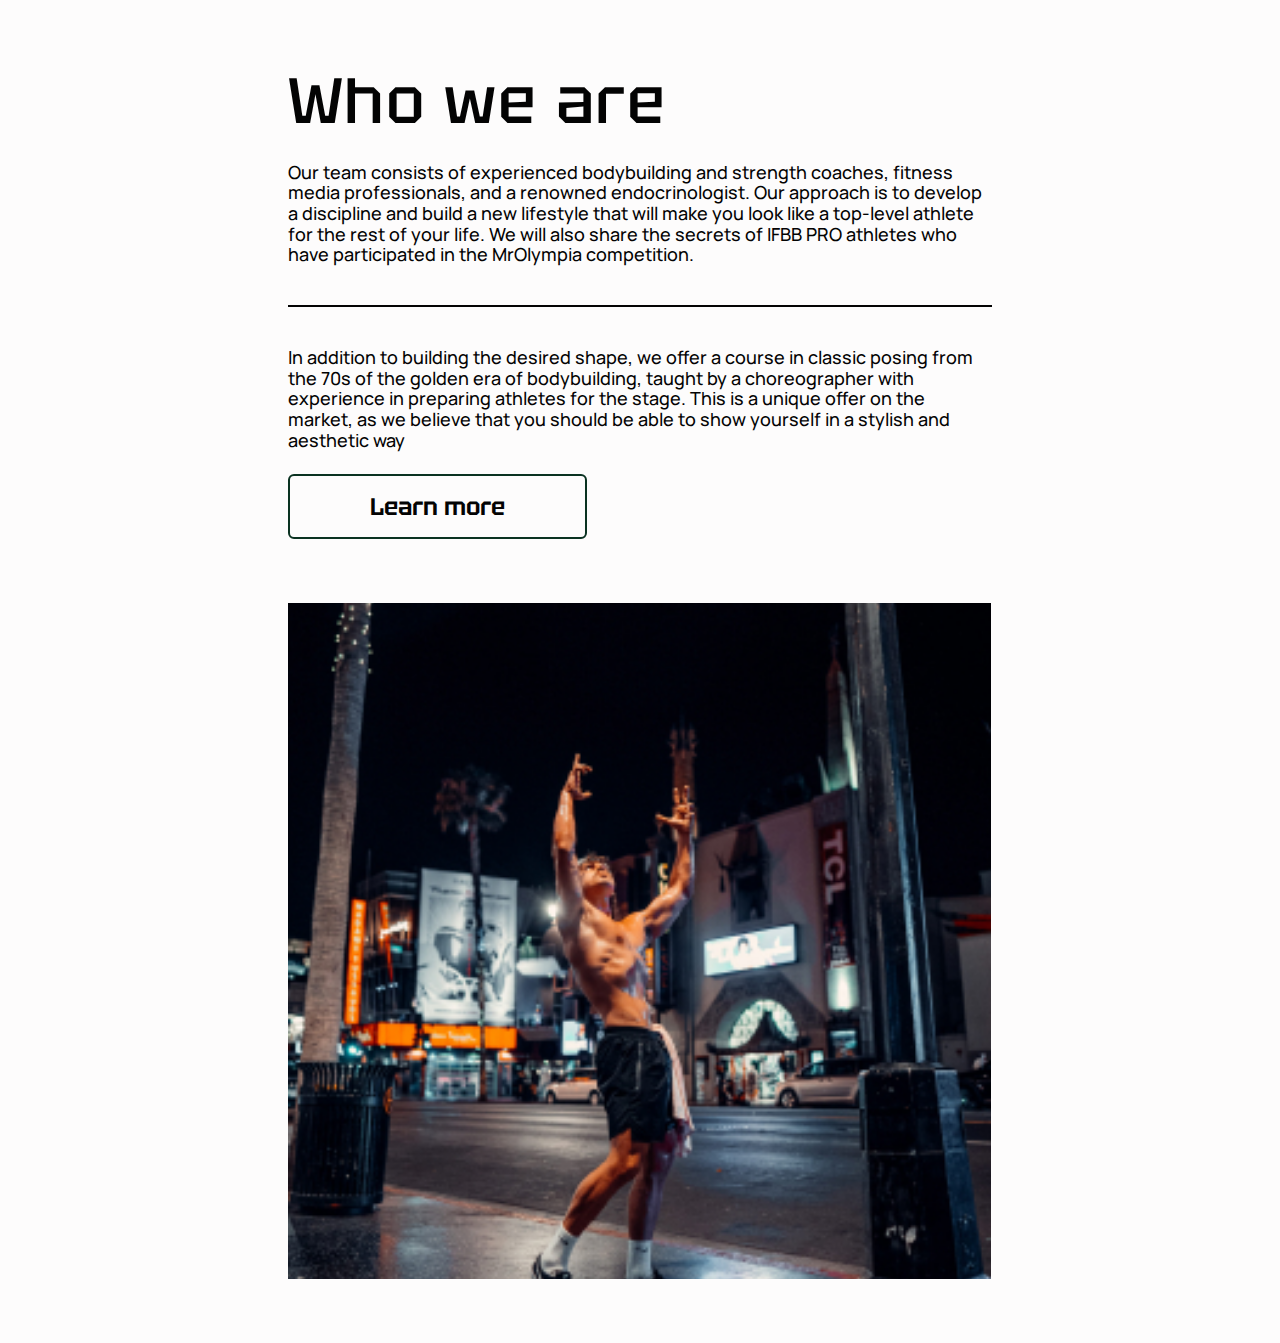
==== app/index.html @ 69457cfc "add" ====
<!doctype html>
<html lang="en">
<head>
    <meta charset="UTF-8">
    <meta name="viewport"
          content="width=device-width, user-scalable=no, initial-scale=1.0, maximum-scale=1.0, minimum-scale=1.0">
    <meta http-equiv="X-UA-Compatible" content="ie=edge">
    <title>Клас</title>
    <link rel="preconnect" href="https://fonts.googleapis.com">
    <link rel="preconnect" href="https://fonts.gstatic.com" crossorigin>
    <link href="https://fonts.googleapis.com/css2?family=Tektur:wght@400;500;600;700;800;900&display=swap"
          rel="stylesheet">
    <link href="https://fonts.googleapis.com/css2?family=Manrope:wght@200;300;400;500;600;700;800&display=swap"
          rel="stylesheet">

    <link rel="stylesheet" href="css/style.min.css">
</head>
<body class="body">
<header></header>
<main>
<!--    <section class="hero">-->
<!--        <div class="container">-->
<!--            <div class="hero-inner">-->
<!--                <div class="hero-inner__caption">Громадська організація</div>-->
<!--                <h1 class="hero-inner__title">«Всеукраїнська організація "Клас"»</h1>-->
<!--                <a class="hero-inner__btn button" href="">Підтримати нас</a>-->
<!--                <ul class="hero-inner__list">-->
<!--                    <li class="hero-inner__list-item hero-inner__list-item-1">-->
<!--                        <img src="images/hero-1.jpg" alt=""-->
<!--                             class="hero-inner__list-item-img">-->
<!--                    </li>-->
<!--                    <li class="hero-inner__list-item hero-inner__list-item-2">-->
<!--                        <img src="images/hero-2.jpg" alt=""-->
<!--                             class="hero-inner__list-item-img">-->
<!--                    </li>-->
<!--                    <li class="hero-inner__list-item hero-inner__list-item-3">-->
<!--                        <img src="images/hero-3.jpg" alt=""-->
<!--                             class="hero-inner__list-item-img hero-inner__list-item-img-3">-->
<!--                    </li>-->
<!--                    <li class="hero-inner__list-item hero-inner__list-item-4">-->
<!--                        <img src="images/hero-4.jpg" alt=""-->
<!--                             class="hero-inner__list-item-img">-->
<!--                    </li>-->
<!--                    <li class="hero-inner__list-item hero-inner__list-item-5">-->
<!--                        <img src="images/hero-5.jpg" alt=""-->
<!--                             class="hero-inner__list-item-img">-->
<!--                    </li>-->
<!--                </ul>-->

<!--                <ul class="hero-inner__list-benefits">-->
<!--                    <li class="hero-inner__list-benefits-item">-->
<!--                        <div class="hero-inner__list-benefits-item-num benefits-item-num-1">40</div>-->
<!--                        <span>виконаних проєктів</span></li>-->
<!--                    <li class="hero-inner__list-benefits-item">-->
<!--                        <div class="hero-inner__list-benefits-item-num benefits-item-num-2">8</div>-->
<!--                        <span>проєктів в роботі</span></li>-->
<!--                    <li class="hero-inner__list-benefits-item">-->
<!--                        <div class="hero-inner__list-benefits-item-num benefits-item-num-3">-->
<!--                            <svg class="hero-inner-benefits-icon" width="38px" height="34px">-->
<!--                                <use href="images/icons.svg#icon-infinity"></use>-->
<!--                            </svg>-->
<!--                        </div>-->
<!--                        <span>бажання допомагати </span></li>-->
<!--                </ul>-->
<!--                <p class="hero-inner__descr">Налагодимо порозуміння між дітьми та батьками, подаруємо кожній дитині-->
<!--                    гармонійне середовище</p>-->

<!--            </div>-->
<!--        </div>-->
<!--    </section>-->
    <section class="about-us">
        <div class="container">
            <div class="about-us-inner">
                <div class="about-us-inner__content">
                    <h2 class="about-us-inner__title title">Who we are</h2>
                    <p class="about-us-inner__descr about-us-inner__descr-1">
                        Our team consists of experienced bodybuilding and strength coaches, fitness media professionals,
                        and
                        a renowned endocrinologist. Our approach is to develop a discipline and build a new lifestyle
                        that
                        will make you look like a top-level athlete for the rest of your life. We will also share the
                        secrets of IFBB PRO athletes who have participated in the MrOlympia competition.
                    </p>
                    <p class="about-us-inner__descr about-us-inner__descr-2">
                        In addition to building the desired shape, we offer a course in classic posing from the 70s of
                        the
                        golden era of bodybuilding, taught by a choreographer with experience in preparing athletes for
                        the
                        stage. This is a unique offer on the market, as we believe that you should be able to show
                        yourself
                        in a stylish and aesthetic way </p>
                    <a href="" class="about-us-inner__btn">
                        Learn more
                    </a>
                </div>
                <img src="images/about-us-img.jpg" alt="" class="about-us-inner__img">

            </div>
        </div>
    </section>
    <!--    <section class="directions-work">-->
    <!--        <div class="container">-->
    <!--            <div class="directions-work-inner">-->
    <!--                <h2 class="directions-work-inner__title">Напрямки роботи</h2>-->
    <!--                <div class="directions-work-inner__list ">-->
    <!--                    <div class="directions-work-inner__list-item">-->
    <!--                        <div class="directions-work-inner-title">-->
    <!--                            <svg class="directions-work-inner-icon" width="8px" height="56px">-->
    <!--                                <use class="directions-work-inner-icon-use" href="images/icons.svg#icon-line-1"></use>-->
    <!--                            </svg>-->
    <!--                            <h3 class="directions-work-inner__list-item-title">-->
    <!--                                Заходи для дітей та молоді-->
    <!--                            </h3>-->
    <!--                        </div>-->
    <!--                        <p class="directions-work-inner__list-item-descr">-->
    <!--                            Створення сприятливого середовища для навчання та розвитку, надання педагогічної,-->
    <!--                            психологічної та соціальної підтримки <br>-->
    <!--                            <br>-->
    <!--                            Розвиток життєвих та соціальних навичок, а також вмінь встановлювати здорові відносини і-->
    <!--                            мирно вирішувати конфлікти <br>-->
    <!--                            <br>-->
    <!--                            Заохочення активного, безпечного і здорового способу життя <br>-->
    <!--                            <br>-->
    <!--                            Сприяння включенню та інтеграція дітей та підлітків у соціум-->
    <!--                        </p>-->

    <!--                    </div>-->
    <!--                    <div class="directions-work-inner__list-column">-->
    <!--                        <div class="directions-work-inner__list-item">-->
    <!--                            <div class="directions-work-inner-title">-->
    <!--                                <svg class="directions-work-inner-icon" width="8px" height="56px">-->
    <!--                                    <use class="directions-work-inner-icon-use"-->
    <!--                                         href="images/icons.svg#icon-line-2"></use>-->
    <!--                                </svg>-->
    <!--                                <h3 class="directions-work-inner__list-item-title">-->
    <!--                                    Заходи для сімей-->
    <!--                                </h3>-->
    <!--                            </div>-->
    <!--                            <p class="directions-work-inner__list-item-descr">-->
    <!--                                Зміцнення компетенцій сімей<br>-->
    <!--                                <br>-->
    <!--                                Сприяння навчанню сімей і здатності до виховання дітей-->
    <!--                            </p>-->
    <!--                        </div>-->
    <!--                        <div class="directions-work-inner__list-item">-->
    <!--                            <div class="directions-work-inner-title">-->
    <!--                                <svg class="directions-work-inner-icon" width="8px" height="56px">-->
    <!--                                    <use class="directions-work-inner-icon-use"-->
    <!--                                         href="images/icons.svg#icon-line-3"></use>-->
    <!--                                </svg>-->
    <!--                                <h3 class="directions-work-inner__list-item-title">-->
    <!--                                    Підвищення нашої якості роботи-->
    <!--                                </h3>-->
    <!--                            </div>-->
    <!--                            <p class="directions-work-inner__list-item-descr">-->
    <!--                                Професійний розвиток співробітників<br>-->
    <!--                                <br>-->
    <!--                                Створення середовища для розкриття потенціалу глобальності і позитивності мислення-->
    <!--                            </p>-->
    <!--                        </div>-->
    <!--                    </div>-->
    <!--                </div>-->
    <!--            </div>-->
    <!--        </div>-->
    <!--    </section>-->
    <!--    <section class="news">-->
    <!--        <div class="container">-->
    <!--            <div class="news__inner">-->
    <!--                <h2 class="news__inner-title">Новини <a href=""-->
    <!--                                                        class="news__inner-btn-top about-us-inner__btn news__inner-item-bottom-btn">-->
    <!--                    Усі новини-->
    <!--                    <svg class="about-us-inner-icon" width="24px" height="24px">-->
    <!--                        <use class="about-us-inner-icon-use" href="images/icons.svg#icon-arrow_down"></use>-->
    <!--                    </svg>-->
    <!--                </a></h2>-->
    <!--                <ul class="news__inner-list">-->
    <!--                    <li class="news__inner-list-item">-->
    <!--                        <img class="news__inner-list-item-img" src="images/news-img-1.jpg" alt="">-->
    <!--                        <div class="news__inner-item-bottom">-->
    <!--                            <div class="news__inner-item-bottom-date">24.06.23</div>-->
    <!--                            <a href="" class="about-us-inner__btn news__inner-item-bottom-btn">-->
    <!--                                Читати більше-->
    <!--                                <svg class="about-us-inner-icon" width="24px" height="24px">-->
    <!--                                    <use class="about-us-inner-icon-use" href="images/icons.svg#icon-arrow_down"></use>-->
    <!--                                </svg>-->
    <!--                            </a>-->
    <!--                        </div>-->

    <!--                        <h3 class="news__inner-list-item-title">Ігротека для дітей з інвалідністю та робота з-->
    <!--                            батьками</h3>-->
    <!--                        <p class="news__inner-list-item-descr">Від початку повномасштабного вторгнення компанія “Имя”-->
    <!--                            надала допомогу на суму... </p>-->


    <!--                    </li>-->
    <!--                    <li class="news__inner-list-item">-->
    <!--                        <img class="news__inner-list-item-img" src="images/news-img-2.jpg" alt="">-->
    <!--                        <h3 class="news__inner-list-item-title">Розпочався курс «Батьківство в радість»</h3>-->
    <!--                        <p class="news__inner-list-item-descr">14 червня в Пирятинській громаді відбулося перше заняття-->
    <!--                            тренінгового курсу для набуття батьківських навичок "Батьківство в радість".</p>-->

    <!--                        <div class="news__inner-item-bottom">-->
    <!--                            <div class="news__inner-item-bottom-date">15.06.23</div>-->
    <!--                            <a href="" class="about-us-inner__btn news__inner-item-bottom-btn">-->
    <!--                                Читати більше-->
    <!--                                <svg class="about-us-inner-icon" width="24px" height="24px">-->
    <!--                                    <use class="about-us-inner-icon-use" href="images/icons.svg#icon-arrow_down"></use>-->
    <!--                                </svg>-->
    <!--                            </a>-->
    <!--                        </div>-->
    <!--                    </li>-->
    <!--                    <li class="news__inner-list-item">-->
    <!--                        <img class="news__inner-list-item-img" src="images/news-img-3.jpg" alt="">-->
    <!--                        <h3 class="news__inner-list-item-title">ЛІТО - пора канікул, відпочинку, радості, позитивних-->
    <!--                            емоцій!</h3>-->
    <!--                        <p class="news__inner-list-item-descr">Працювали для дітей та з дітьми сьогодні працівники, які-->
    <!--                            провели заняття з елементами TEAM UP. У відповідь учні Пирятинського ліцею №2 та діти-->
    <!--                            Вишневецької школи осяяли своїми усмішками цей похмурий день.</p>-->

    <!--                        <div class="news__inner-item-bottom">-->
    <!--                            <div class="news__inner-item-bottom-date">12.06.23</div>-->
    <!--                            <a href="" class="about-us-inner__btn news__inner-item-bottom-btn">-->
    <!--                                Читати більше-->
    <!--                                <svg class="about-us-inner-icon" width="24px" height="24px">-->
    <!--                                    <use class="about-us-inner-icon-use" href="images/icons.svg#icon-arrow_down"></use>-->
    <!--                                </svg>-->
    <!--                            </a>-->
    <!--                        </div>-->
    <!--                    </li>-->
    <!--                </ul>-->
    <!--                <a href="" class="news__inner-btn button">Усі новини</a>-->
    <!--            </div>-->
    <!--        </div>-->
    <!--    </section>-->
    <!--    <section class="our-partners">-->
    <!--        <div class="container">-->
    <!--            <div class="our-partners__inner">-->
    <!--                <h2 class="our-partners__inner-title">Наші партнери</h2>-->
    <!--                <ul class="our-partners__inner-list scrolling-list">-->
    <!--                    <li class="our-partners__inner-list-item">-->
    <!--                        <img src="images/our-partners-1.png" alt="" class="our-partners__inner-list-item-img">-->
    <!--                    </li>-->
    <!--                    <li class="our-partners__inner-list-item">-->
    <!--                        <img src="images/our-partners-2.jpg" alt="" class="our-partners__inner-list-item-img">-->
    <!--                    </li>-->
    <!--                    <li class="our-partners__inner-list-item">-->
    <!--                        <img src="images/our-partners-3.jpg" alt="" class="our-partners__inner-list-item-img">-->
    <!--                    </li>-->
    <!--                    <li class="our-partners__inner-list-item">-->
    <!--                        <img src="images/our-partners-4.svg" alt="" class="our-partners__inner-list-item-img">-->
    <!--                    </li>-->
    <!--                    <li class="our-partners__inner-list-item">-->
    <!--                        <img src="images/our-partners-5.svg" alt="" class="our-partners__inner-list-item-img">-->
    <!--                    </li>-->

    <!--                </ul>-->
    <!--            </div>-->
    <!--        </div>-->
    <!--    </section>-->
    <!--    <section class="about-partnerships">-->
    <!--        <div class="container">-->
    <!--            <div class="about-partnerships__inner">-->
    <!--                <h2 class="about-partnerships__inner-title">Про важливість партнерства</h2>-->
    <!--                <div class="about-partnerships__inner-wrap">-->
    <!--                    <img src="images/about-partnerships-img.jpg" alt="" class="about-partnerships__inner-img">-->
    <!--                    <div>-->
    <!--                        <p class="about-partnerships__inner-descr">Стати нашим партнером - це не тільки високоякісна-->
    <!--                            благодійна ініціатива, але й шлях до справжньої зміни у житті дітей та молоді, які-->
    <!--                            стикаються з-->
    <!--                            труднощами. Ваша підтримка допоможе нам забезпечити дітей з малозабезпечених сімей-->
    <!--                            необхідними-->
    <!--                            навчальними матеріалами, канцелярськими товарами та екіпіруванням, що стане кроком до-->
    <!--                            забезпечення рівних можливостей для їх освіти.<br>-->
    <!--                            <br>-->
    <!--                            Організація також зосереджується на підтримці дітей з особливими потребами, надаючи їм-->
    <!--                            необхідні-->
    <!--                            ресурси та підтримку для їх навчання та саморозвитку. Ваш внесок допоможе нам забезпечити-->
    <!--                            доступ-->
    <!--                            до спеціальних навчальних програм, технологій та медичного обладнання, що значно полегшить-->
    <!--                            їхню-->
    <!--                            освітню траєкторію та розвиток.<br>-->
    <!--                            <br>-->
    <!--                            Разом ми зможемо змінити майбутнє дітей та молоді, відкриваючи перед ними нові можливості та-->
    <!--                            надаючи підтримку в їхньому освітньому шляху.</p>-->
    <!--                        <a class="about-partnerships__inner-btn button" href="">Стати партнером</a></div>-->
    <!--                </div>-->
    <!--            </div>-->
    <!--        </div>-->
    <!--    </section>-->
    <!--    <section class="contacts">-->
    <!--        <div class="container">-->
    <!--            <div class="contacts__inner">-->
    <!--                <div class="container">-->
    <!--                    <div class="contacts__inner">-->
    <!--                        <div class="contacts__inner-right">-->
    <!--                            <h2 class="contacts__inner-title">Маєте питання?</h2>-->
    <!--                            <h4 class="contacts__inner-descr">Залишіть ваші контактні дані та ми з Вами зв’яжемося!</h4>-->
    <!--                            <form class="contacts-form">-->
    <!--                                <div class="contacts-form-wrap">-->
    <!--                                    <label class="contacts-form-label" for="contacts-name">Ім’я</label>-->
    <!--                                    <input type="text" name="name" placeholder="|Введіть Ім’я" required=""-->
    <!--                                           class="contacts-form-input" id="contacts-name">-->
    <!--                                </div>-->
    <!--                                <div class="contacts-form-wrap">-->
    <!--                                    <label class="contacts-form-label" for="contacts-tel">Телефон</label>-->
    <!--                                    <input type="tel" name="tel" placeholder="+380|" required=""-->
    <!--                                           class="contacts-form-input"-->
    <!--                                           id="contacts-tel">-->
    <!--                                </div>-->
    <!--                                <div class="contacts-form-wrap">-->
    <!--                                    <label class="contacts-form-label" for="contacts-email">E-mail</label>-->
    <!--                                    <input type="email" name="email" placeholder="|Введіть E-mail" required=""-->
    <!--                                           class="contacts-form-input" id="contacts-email">-->
    <!--                                </div>-->
    <!--                                <div class="contacts-form-wrap">-->
    <!--                                    <label for="textarea"> </label>-->
    <!--                                    <textarea id="textarea" class="contacts-form-textarea"-->
    <!--                                              placeholder="|Напишіть Ваше питання"></textarea>-->
    <!--                                </div>-->

    <!--                                <div class="contacts-form-privacy-policy">-->
    <!--                                    <label class="contacts-form-privacy-policy-label">-->
    <!--                                        <input type="checkbox" name="user-policy" class="contacts-form-checkbox">-->

    <!--                                        <span class="contacts-form-privacy-policy-icon"></span></label>-->
    <!--                                    Я згоден(на) з політикою конфіденційності-->
    <!--                                </div>-->
    <!--                                <button class="contacts-form-btn" type="submit">Відправити</button>-->
    <!--                            </form>-->
    <!--                        </div>-->
    <!--                        <div class="contacts__inner-left">-->
    <!--                            <h2 class="contacts__inner-title">Контакти </h2>-->
    <!--                            <h4 class="contacts__inner-descr">Громадська організація «Всеукраїнська організація-->
    <!--                                "Клас"»</h4>-->
    <!--                            <ul class="contacts__inner-list">-->
    <!--                                <li class="contacts__inner-list-item">-->
    <!--                                    <a href="" class="contacts__inner-list-item-link">-->
    <!--                                        <svg class="contacts__inner-list-item-link-icon" width="24px" height="24px">-->
    <!--                                            <use class="about-us-inner-icon-use"-->
    <!--                                                 href="images/icons.svg#icon-gmail"></use>-->
    <!--                                        </svg>-->
    <!--                                        govgoklas@gmail.com-->
    <!--                                    </a>-->
    <!--                                </li>-->
    <!--                                <li class="contacts__inner-list-item">-->
    <!--                                    <a href="" class="contacts__inner-list-item-link">-->
    <!--                                        <svg class="contacts__inner-list-item-link-icon" width="24px" height="24px">-->
    <!--                                            <use class="about-us-inner-icon-use"-->
    <!--                                                 href="images/icons.svg#icon-phone"></use>-->
    <!--                                        </svg>-->
    <!--                                        +38 066 596 82 47-->
    <!--                                    </a>-->
    <!--                                </li>-->
    <!--                                <li class="contacts__inner-list-item">-->
    <!--                                    <a href="" class="contacts__inner-list-item-link">-->
    <!--                                        <svg class="contacts__inner-list-item-link-icon" width="24px" height="24px">-->
    <!--                                            <use class="about-us-inner-icon-use"-->
    <!--                                                 href="images/icons.svg#icon-whatsapp"></use>-->
    <!--                                        </svg>-->
    <!--                                        +38 066 596 82 47-->
    <!--                                    </a>-->
    <!--                                </li>-->
    <!--                                <li class="contacts__inner-list-item">-->
    <!--                                    <a href="" class="contacts__inner-list-item-link">-->
    <!--                                        <svg class="contacts__inner-list-item-link-icon" width="24px" height="24px">-->
    <!--                                            <use class="about-us-inner-icon-use"-->
    <!--                                                 href="images/icons.svg#icon-facebook"></use>-->
    <!--                                        </svg>-->
    <!--                                        Facebook-->
    <!--                                    </a>-->
    <!--                                </li>-->
    <!--                                <li class="contacts__inner-list-item">-->
    <!--                                    <a href="" class="contacts__inner-list-item-link">-->
    <!--                                        <svg class="contacts__inner-list-item-link-icon" width="24px" height="24px">-->
    <!--                                            <use class="about-us-inner-icon-use"-->
    <!--                                                 href="images/icons.svg#icon-youtube"></use>-->
    <!--                                        </svg>-->
    <!--                                        YouTube-->
    <!--                                    </a>-->
    <!--                                </li>-->
    <!--                            </ul>-->
    <!--                        </div>-->
    <!--                    </div>-->
    <!--                </div>-->
    <!--            </div>-->
    <!--        </div>-->
    <!--    </section>-->
</main>
<footer></footer>
</body>
</html>
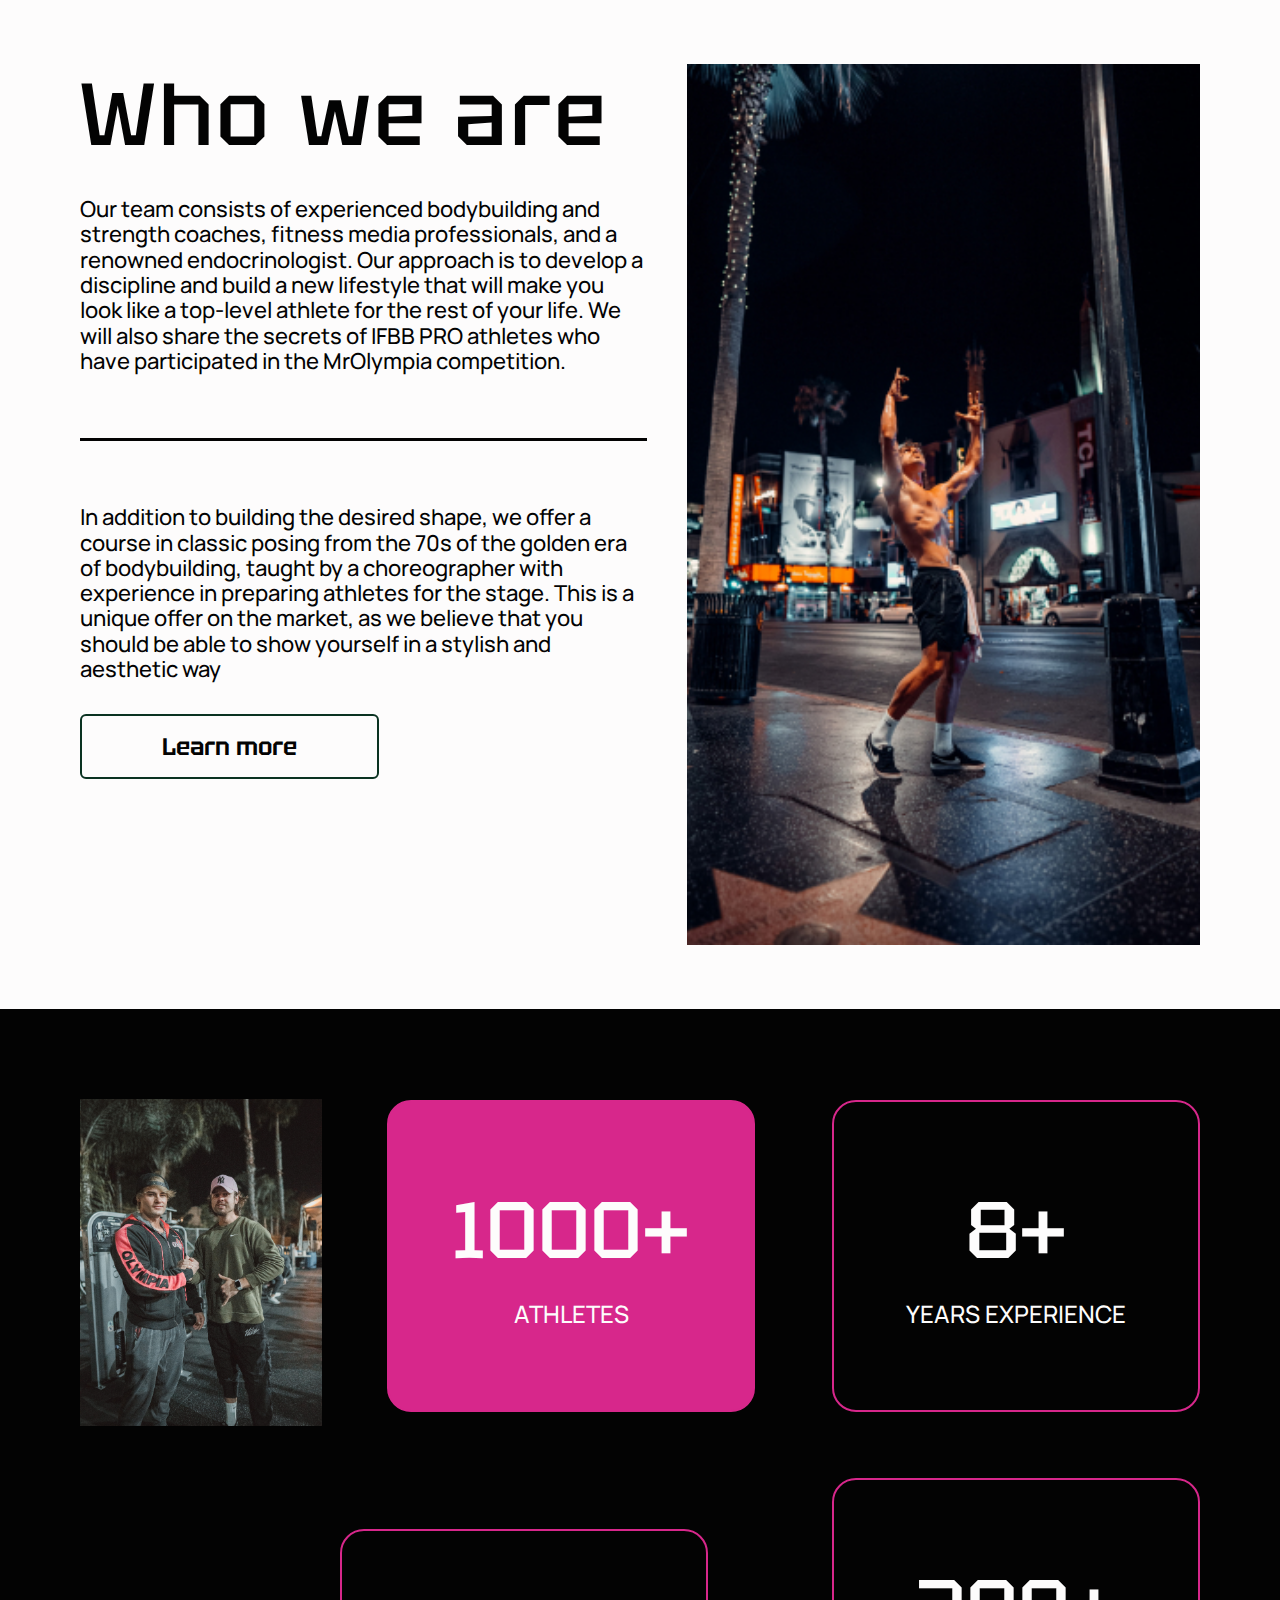
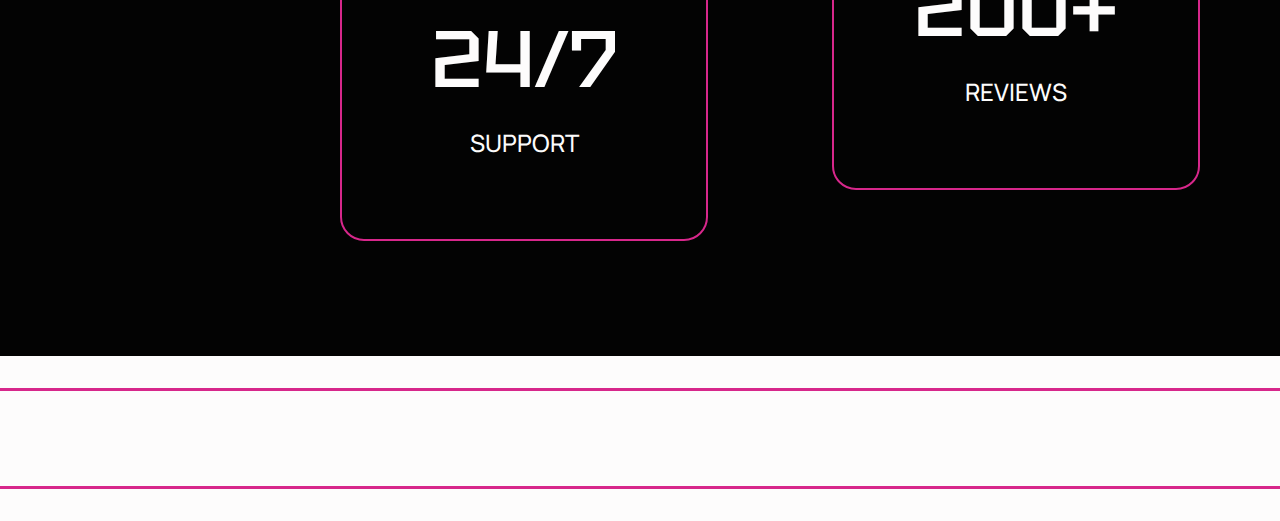
==== commit 2b105b98: "add" ====
--- a/app/index.html
+++ b/app/index.html
@@ -5,7 +5,7 @@
     <meta name="viewport"
           content="width=device-width, user-scalable=no, initial-scale=1.0, maximum-scale=1.0, minimum-scale=1.0">
     <meta http-equiv="X-UA-Compatible" content="ie=edge">
-    <title>Клас</title>
+    <title>Gust</title>
     <link rel="preconnect" href="https://fonts.googleapis.com">
     <link rel="preconnect" href="https://fonts.gstatic.com" crossorigin>
     <link href="https://fonts.googleapis.com/css2?family=Tektur:wght@400;500;600;700;800;900&display=swap"
@@ -18,56 +18,56 @@
 <body class="body">
 <header></header>
 <main>
-<!--    <section class="hero">-->
-<!--        <div class="container">-->
-<!--            <div class="hero-inner">-->
-<!--                <div class="hero-inner__caption">Громадська організація</div>-->
-<!--                <h1 class="hero-inner__title">«Всеукраїнська організація "Клас"»</h1>-->
-<!--                <a class="hero-inner__btn button" href="">Підтримати нас</a>-->
-<!--                <ul class="hero-inner__list">-->
-<!--                    <li class="hero-inner__list-item hero-inner__list-item-1">-->
-<!--                        <img src="images/hero-1.jpg" alt=""-->
-<!--                             class="hero-inner__list-item-img">-->
-<!--                    </li>-->
-<!--                    <li class="hero-inner__list-item hero-inner__list-item-2">-->
-<!--                        <img src="images/hero-2.jpg" alt=""-->
-<!--                             class="hero-inner__list-item-img">-->
-<!--                    </li>-->
-<!--                    <li class="hero-inner__list-item hero-inner__list-item-3">-->
-<!--                        <img src="images/hero-3.jpg" alt=""-->
-<!--                             class="hero-inner__list-item-img hero-inner__list-item-img-3">-->
-<!--                    </li>-->
-<!--                    <li class="hero-inner__list-item hero-inner__list-item-4">-->
-<!--                        <img src="images/hero-4.jpg" alt=""-->
-<!--                             class="hero-inner__list-item-img">-->
-<!--                    </li>-->
-<!--                    <li class="hero-inner__list-item hero-inner__list-item-5">-->
-<!--                        <img src="images/hero-5.jpg" alt=""-->
-<!--                             class="hero-inner__list-item-img">-->
-<!--                    </li>-->
-<!--                </ul>-->
-
-<!--                <ul class="hero-inner__list-benefits">-->
-<!--                    <li class="hero-inner__list-benefits-item">-->
-<!--                        <div class="hero-inner__list-benefits-item-num benefits-item-num-1">40</div>-->
-<!--                        <span>виконаних проєктів</span></li>-->
-<!--                    <li class="hero-inner__list-benefits-item">-->
-<!--                        <div class="hero-inner__list-benefits-item-num benefits-item-num-2">8</div>-->
-<!--                        <span>проєктів в роботі</span></li>-->
-<!--                    <li class="hero-inner__list-benefits-item">-->
-<!--                        <div class="hero-inner__list-benefits-item-num benefits-item-num-3">-->
-<!--                            <svg class="hero-inner-benefits-icon" width="38px" height="34px">-->
-<!--                                <use href="images/icons.svg#icon-infinity"></use>-->
-<!--                            </svg>-->
-<!--                        </div>-->
-<!--                        <span>бажання допомагати </span></li>-->
-<!--                </ul>-->
-<!--                <p class="hero-inner__descr">Налагодимо порозуміння між дітьми та батьками, подаруємо кожній дитині-->
-<!--                    гармонійне середовище</p>-->
-
-<!--            </div>-->
-<!--        </div>-->
-<!--    </section>-->
+    <!--    <section class="hero">-->
+    <!--        <div class="container">-->
+    <!--            <div class="hero-inner">-->
+    <!--                <div class="hero-inner__caption">Громадська організація</div>-->
+    <!--                <h1 class="hero-inner__title">«Всеукраїнська організація "Клас"»</h1>-->
+    <!--                <a class="hero-inner__btn button" href="">Підтримати нас</a>-->
+    <!--                <ul class="hero-inner__list">-->
+    <!--                    <li class="hero-inner__list-item hero-inner__list-item-1">-->
+    <!--                        <img src="images/hero-1.jpg" alt=""-->
+    <!--                             class="hero-inner__list-item-img">-->
+    <!--                    </li>-->
+    <!--                    <li class="hero-inner__list-item hero-inner__list-item-2">-->
+    <!--                        <img src="images/hero-2.jpg" alt=""-->
+    <!--                             class="hero-inner__list-item-img">-->
+    <!--                    </li>-->
+    <!--                    <li class="hero-inner__list-item hero-inner__list-item-3">-->
+    <!--                        <img src="images/hero-3.jpg" alt=""-->
+    <!--                             class="hero-inner__list-item-img hero-inner__list-item-img-3">-->
+    <!--                    </li>-->
+    <!--                    <li class="hero-inner__list-item hero-inner__list-item-4">-->
+    <!--                        <img src="images/hero-4.jpg" alt=""-->
+    <!--                             class="hero-inner__list-item-img">-->
+    <!--                    </li>-->
+    <!--                    <li class="hero-inner__list-item hero-inner__list-item-5">-->
+    <!--                        <img src="images/hero-5.jpg" alt=""-->
+    <!--                             class="hero-inner__list-item-img">-->
+    <!--                    </li>-->
+    <!--                </ul>-->
+
+    <!--                <ul class="hero-inner__list-benefits">-->
+    <!--                    <li class="hero-inner__list-benefits-item">-->
+    <!--                        <div class="hero-inner__list-benefits-item-num benefits-item-num-1">40</div>-->
+    <!--                        <span>виконаних проєктів</span></li>-->
+    <!--                    <li class="hero-inner__list-benefits-item">-->
+    <!--                        <div class="hero-inner__list-benefits-item-num benefits-item-num-2">8</div>-->
+    <!--                        <span>проєктів в роботі</span></li>-->
+    <!--                    <li class="hero-inner__list-benefits-item">-->
+    <!--                        <div class="hero-inner__list-benefits-item-num benefits-item-num-3">-->
+    <!--                            <svg class="hero-inner-benefits-icon" width="38px" height="34px">-->
+    <!--                                <use href="images/icons.svg#icon-infinity"></use>-->
+    <!--                            </svg>-->
+    <!--                        </div>-->
+    <!--                        <span>бажання допомагати </span></li>-->
+    <!--                </ul>-->
+    <!--                <p class="hero-inner__descr">Налагодимо порозуміння між дітьми та батьками, подаруємо кожній дитині-->
+    <!--                    гармонійне середовище</p>-->
+
+    <!--            </div>-->
+    <!--        </div>-->
+    <!--    </section>-->
     <section class="about-us">
         <div class="container">
             <div class="about-us-inner">
@@ -97,6 +97,27 @@
 
             </div>
         </div>
+    </section>
+    <section class="advantages">
+
+        <div class="advantages-inner">
+            <ul class="advantages-inner__list">
+                <li class="advantages-inner__list-item">1000+ <span>athletes</span></li>
+                <li class="advantages-inner__list-item">8+ <span>years experience</span></li>
+                <li class="advantages-inner__list-item">24/7<span>support</span></li>
+                <li class="advantages-inner__list-item">200+<span>reviews</span></li>
+            </ul>
+        </div>
+        <div class="advantages-inner__content-img">
+            <img src="images/advantages-img.jpg" alt="" class="advantages-inner-img">
+        </div>
+
+
+    </section>
+    <section class="marquee">
+        <marquee  direction="right">•Become 5% • Let’s go, bruh • Become 5% • Let’s go, bruh • Become 5% • Let’s go, bruh • Become 5% •
+            Let’s go, bruh • Become 5% • Let’s go, bruh • Become 5% • Let’s go, bruh •
+        </marquee>
     </section>
     <!--    <section class="directions-work">-->
     <!--        <div class="container">-->
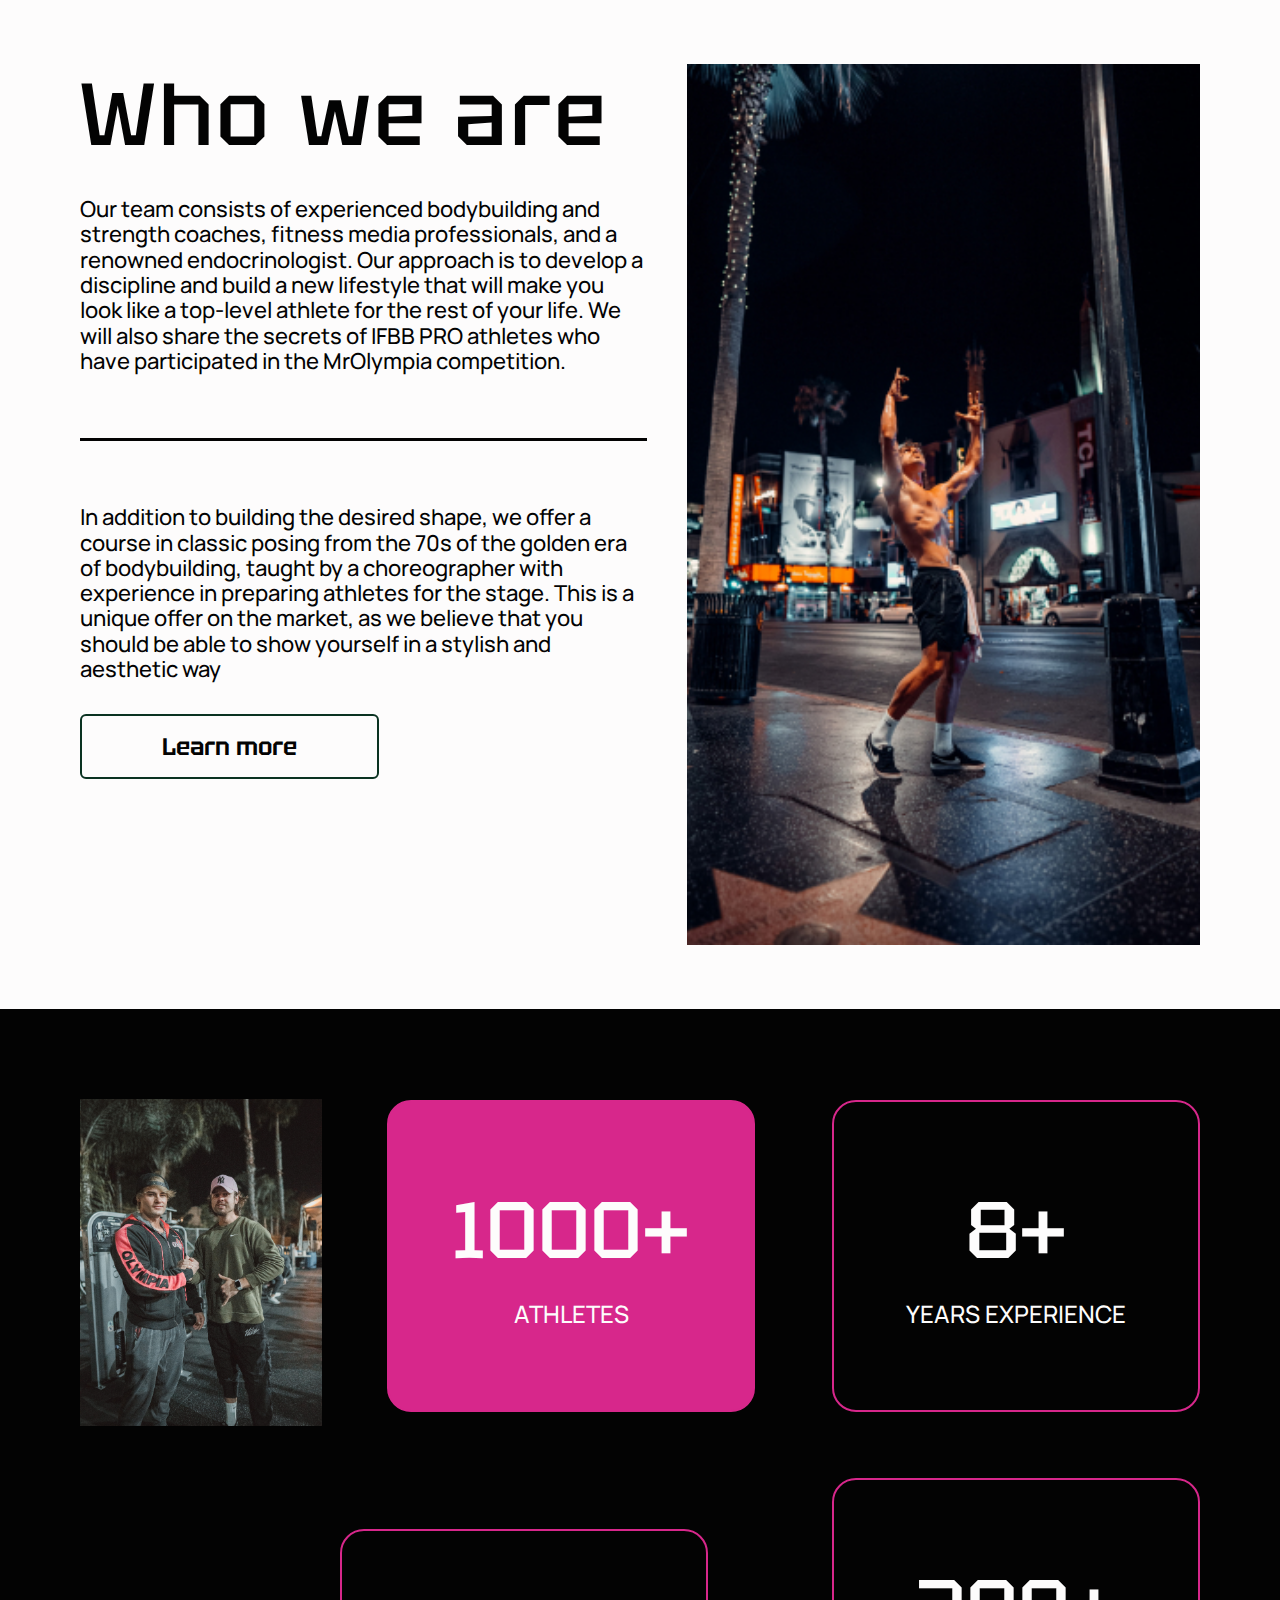
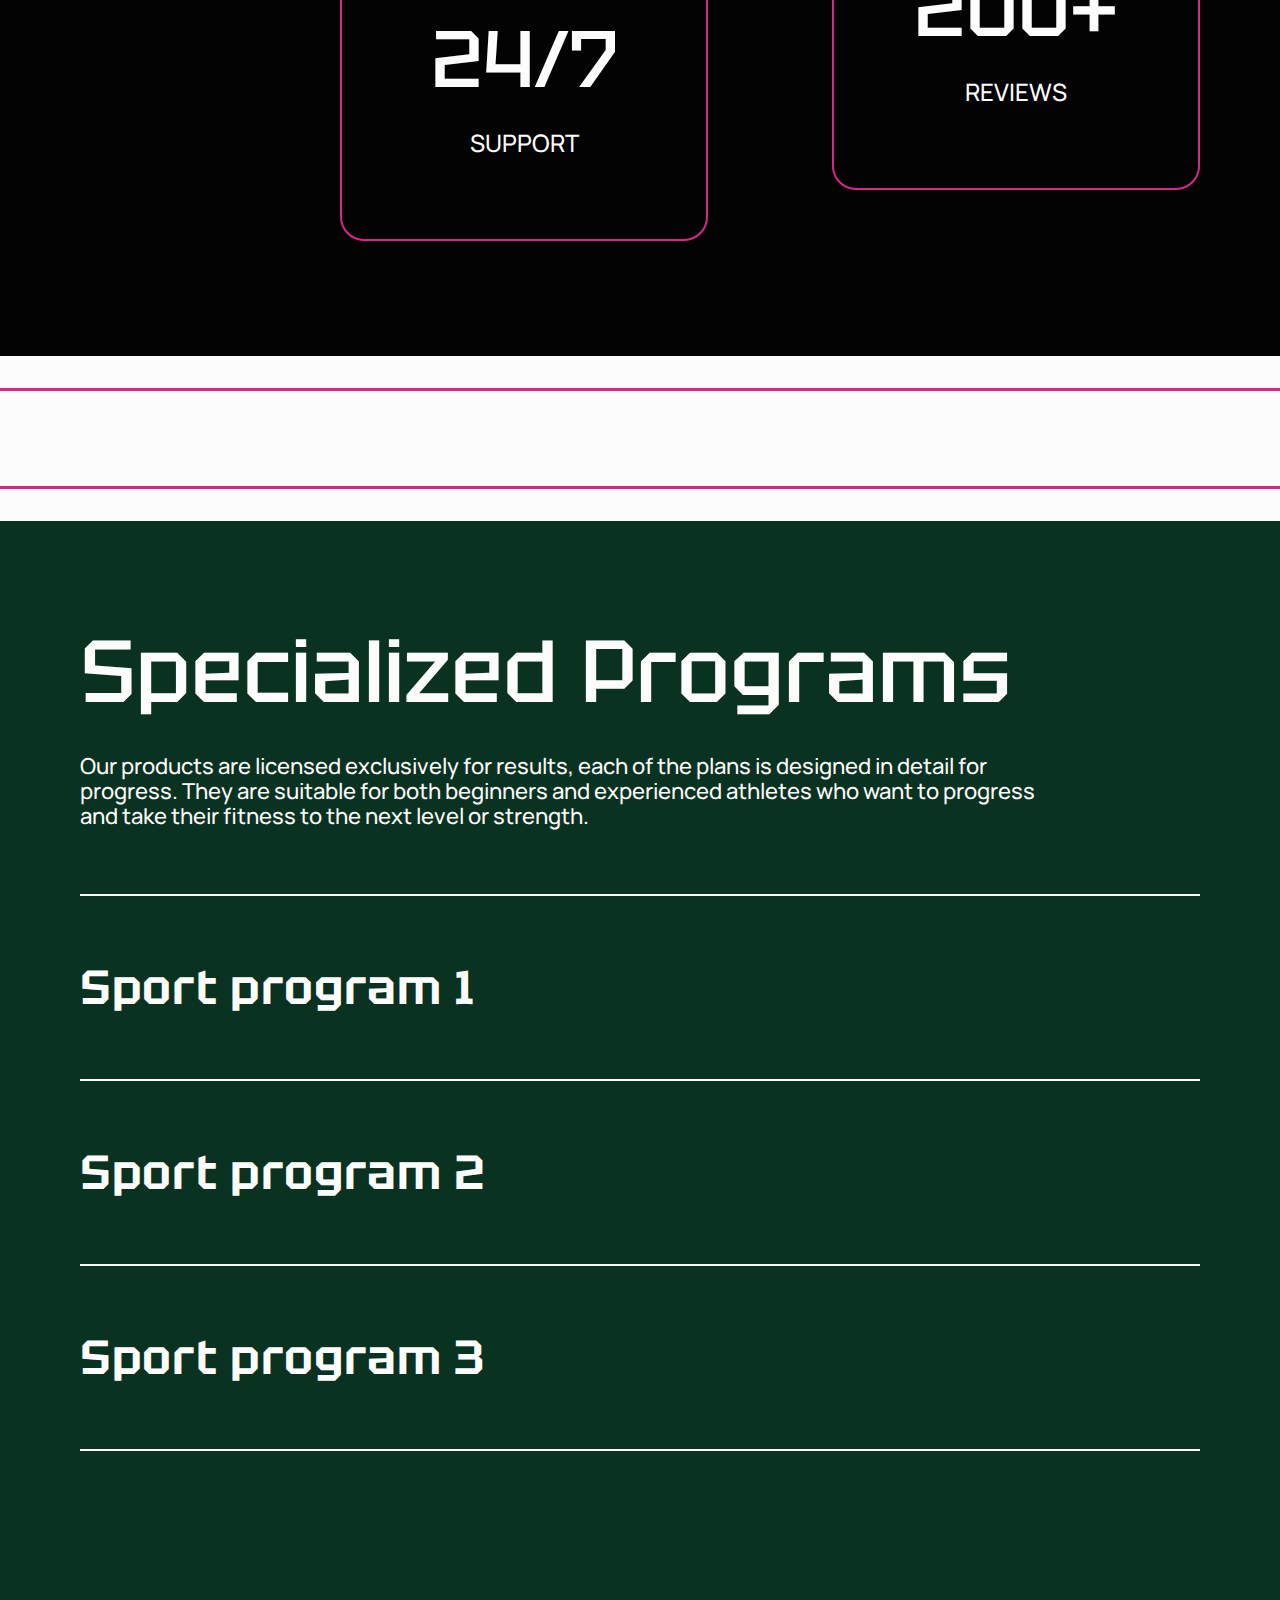
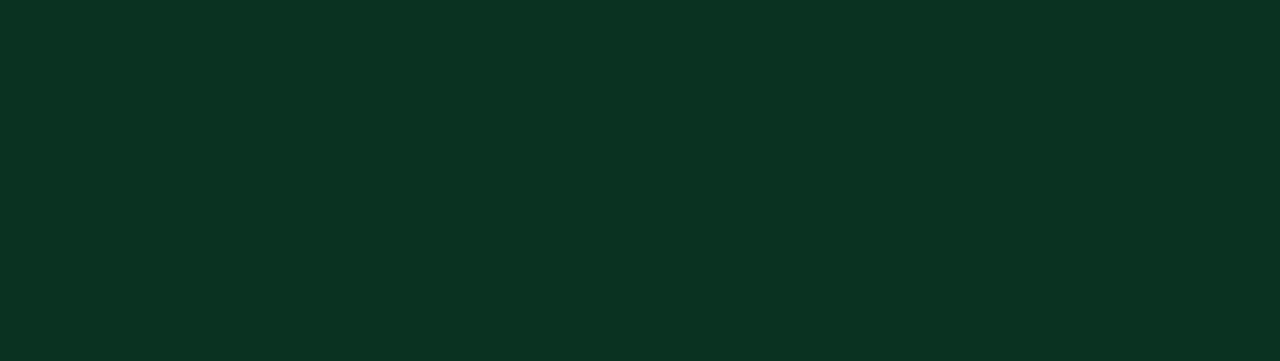
==== commit 07f2e85e: "add" ====
--- a/app/index.html
+++ b/app/index.html
@@ -115,10 +115,77 @@
 
     </section>
     <section class="marquee">
-        <marquee  direction="right">•Become 5% • Let’s go, bruh • Become 5% • Let’s go, bruh • Become 5% • Let’s go, bruh • Become 5% •
+        <marquee direction="right">•Become 5% • Let’s go, bruh • Become 5% • Let’s go, bruh • Become 5% • Let’s go, bruh
+            • Become 5% •
             Let’s go, bruh • Become 5% • Let’s go, bruh • Become 5% • Let’s go, bruh •
         </marquee>
     </section>
+    <section class="spec-programs">
+        <div class="container">
+            <h2 class="spec-programs-title">Specialized Programs</h2>
+            <p class="spec-programs-descr">
+                <span class="spec-programs-descr-span">
+                Our products are licensed exclusively for results, each of the plans is
+                designed in detail for progress. They are suitable for both beginners and experienced athletes who want
+                to progress and take their fitness to the next level or strength.</span>
+            </p>
+
+            <ul class="spec-programs-list">
+                <li class=" spec-programs-item spec-programs-active">
+                    <h4 class="spec-programs-item-title">
+                        Sport program 1
+                    </h4>
+                    <div class="spec-programs-item__content ">
+                        <h3 class="spec-programs-list-title">«5x5 STRENGHT PROGRAM»</h3>
+                        <p class="spec-programs-list-descr">
+                            It is aimed at improving strength performance in 3 basic exercises, such as bench press,
+                            deadlift, squat. Due to the hypertrophy of large muscles that create an athletic silhouette
+                            of
+                            the athlete. The split consists of 9 days and 4 full cycles. Guaranteed weight gain in
+                            kilograms.
+                            <br>
+                            <br>
+                            Bench press +10kg <br>
+                            Squat with a barbell +20kg <br>
+                            Deadlift +40kg <br></p>
+                    </div>
+                </li>
+                <li class=" spec-programs-item spec-programs-active">
+                    <h4 class="spec-programs-item-title">
+                        Sport program 2
+                    </h4>
+                    <div class="spec-programs-item__content ">
+                        <h3 class="spec-programs-list-title">«HIGH-INTENSITY TRAINING»</h3>
+                        <p class="spec-programs-list-descr">
+                            Designed for extreme fat burning without muscle loss. With a properly adjusted diet, body
+                            recomposition is possible (fat burning and muscle gain). The split consists of 7 days and 5
+                            full cycles. Guaranteed loss of a certain percentage of fat cells due to high-intensity
+                            training.
+                        </p>
+                    </div>
+                </li>
+                <li class=" spec-programs-item spec-programs-active">
+                    <h4 class="spec-programs-item-title">
+                        Sport program 3
+                    </h4>
+                    <div class="spec-programs-item__content ">
+                        <h3 class="spec-programs-list-title">«MUSCLE HYPERTROPHY»</h3>
+                        <p class="spec-programs-list-descr">
+                            A clear plan is formed for the growth of lean muscle tissue without increasing body fat
+                            percentage. A detailed split of 8 days and four full cycles. The program promotes muscle
+                            growth and bulking through the accumulation of glycogen. (Also, with proper nutrition, body
+                            recomposition is possible due to fat burning)</p>
+                    </div>
+                </li>
+            </ul>
+
+            <div class="spec-programs-images">
+                <img class="spec-programs-img-1" src="images/spec-programs-1.jpg" alt="" >
+                <img class="spec-programs-img-2" src="images/spec-programs-2.jpg" alt="" >
+            </div>
+        </div>
+    </section>
+
     <!--    <section class="directions-work">-->
     <!--        <div class="container">-->
     <!--            <div class="directions-work-inner">-->
@@ -408,5 +475,7 @@
     <!--    </section>-->
 </main>
 <footer></footer>
+
+<script src="js/main.js"></script>
 </body>
 </html>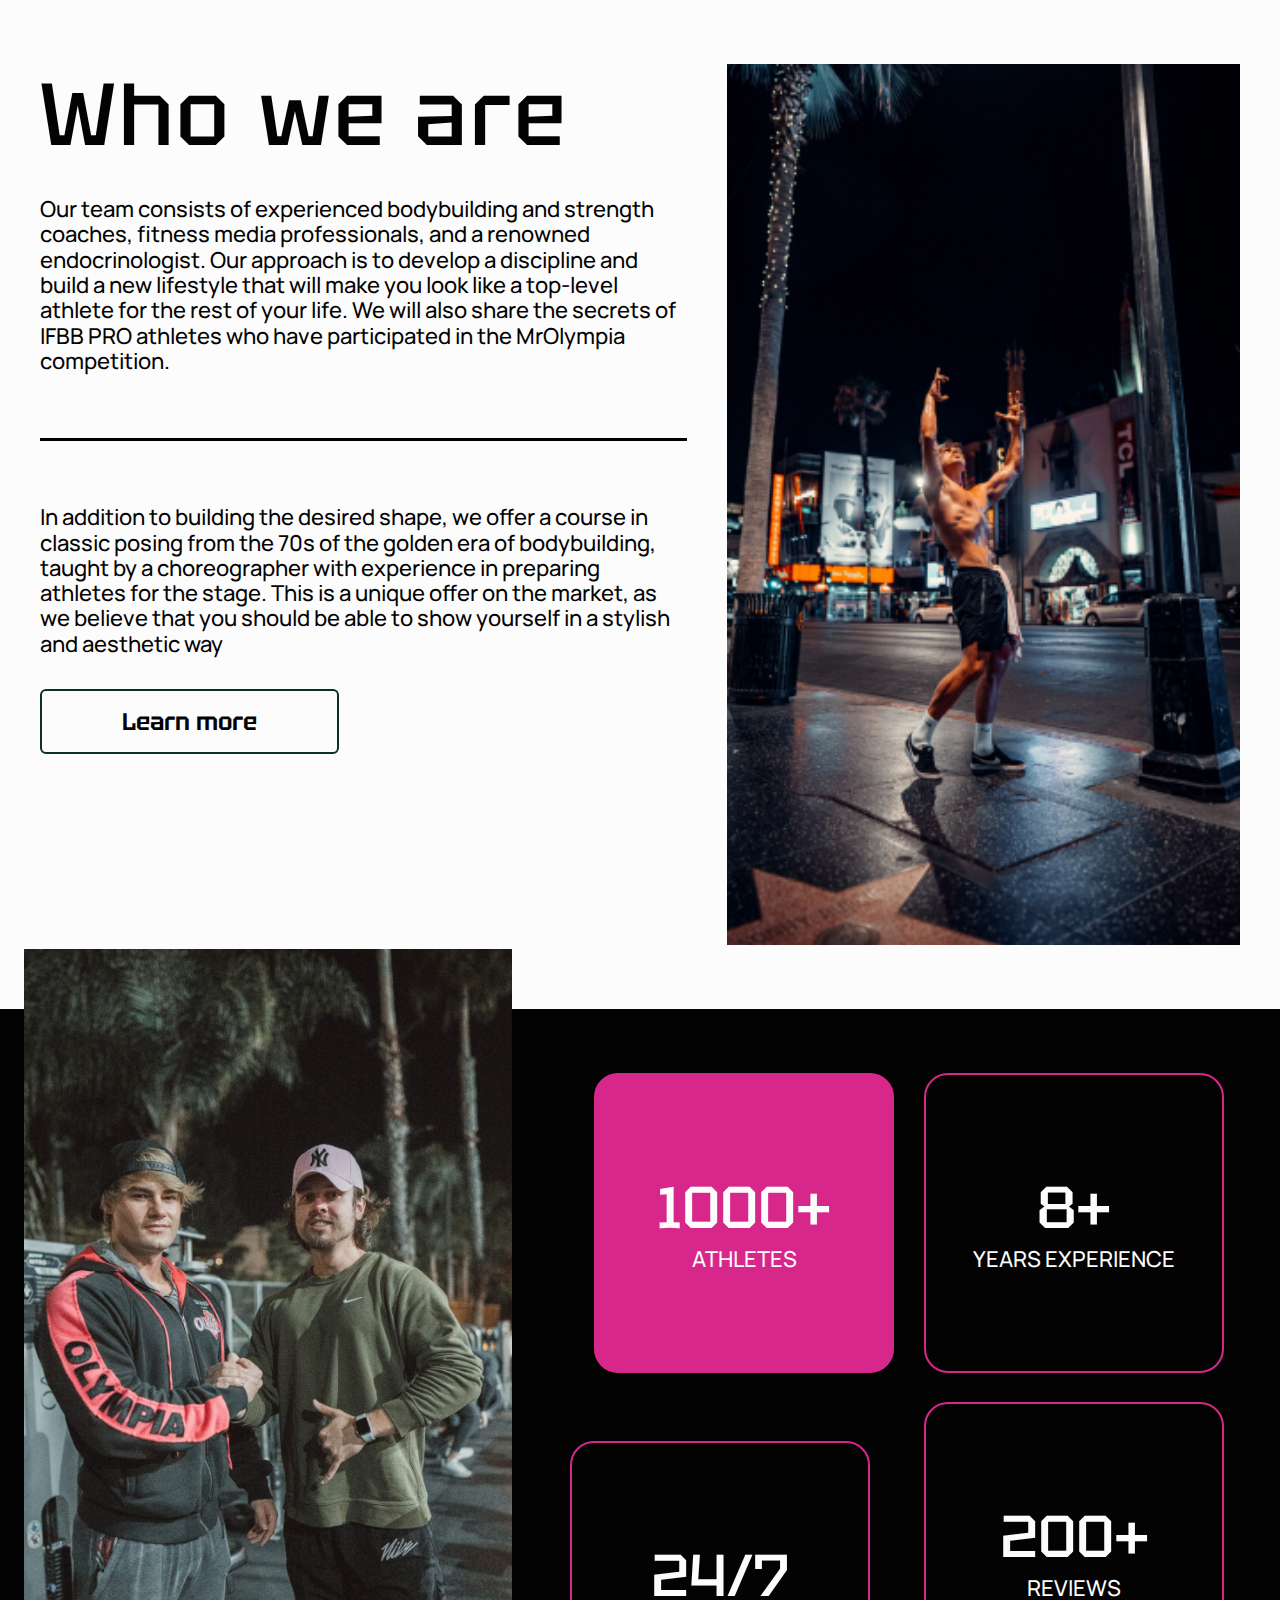
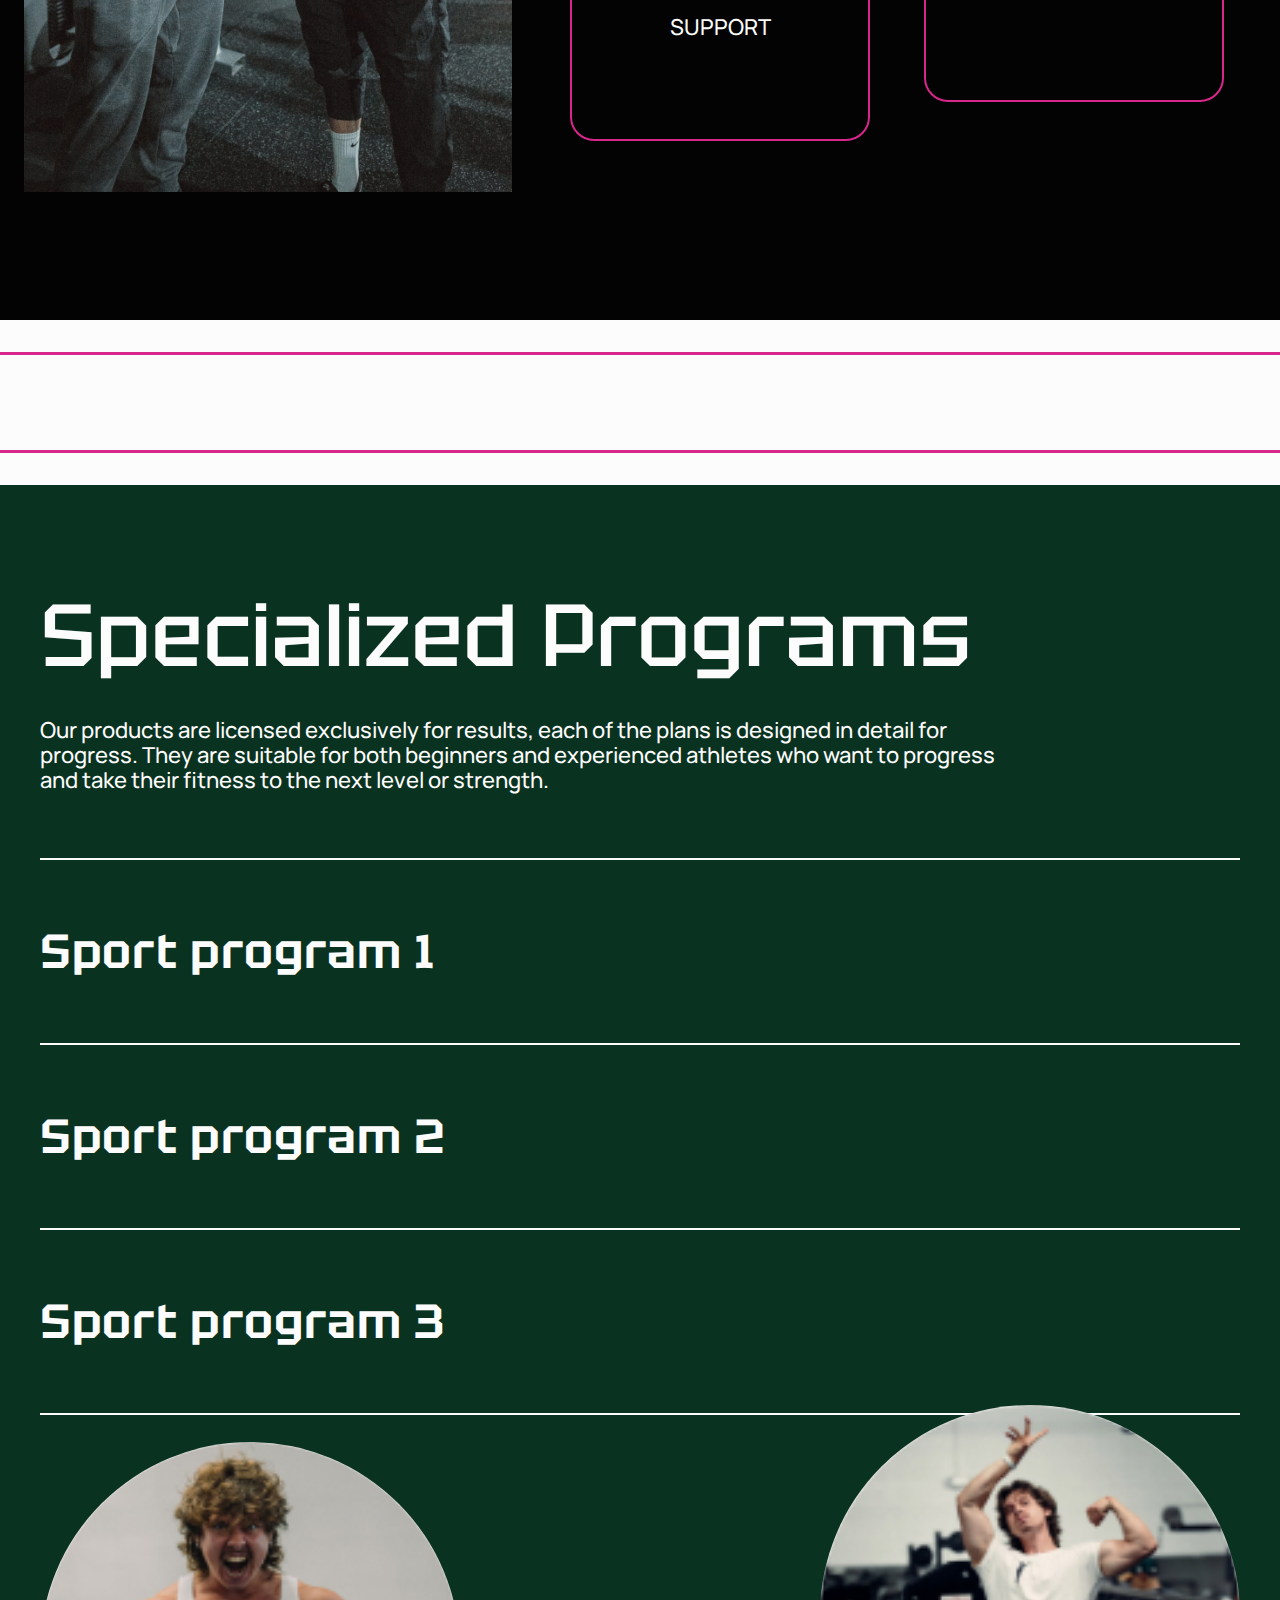
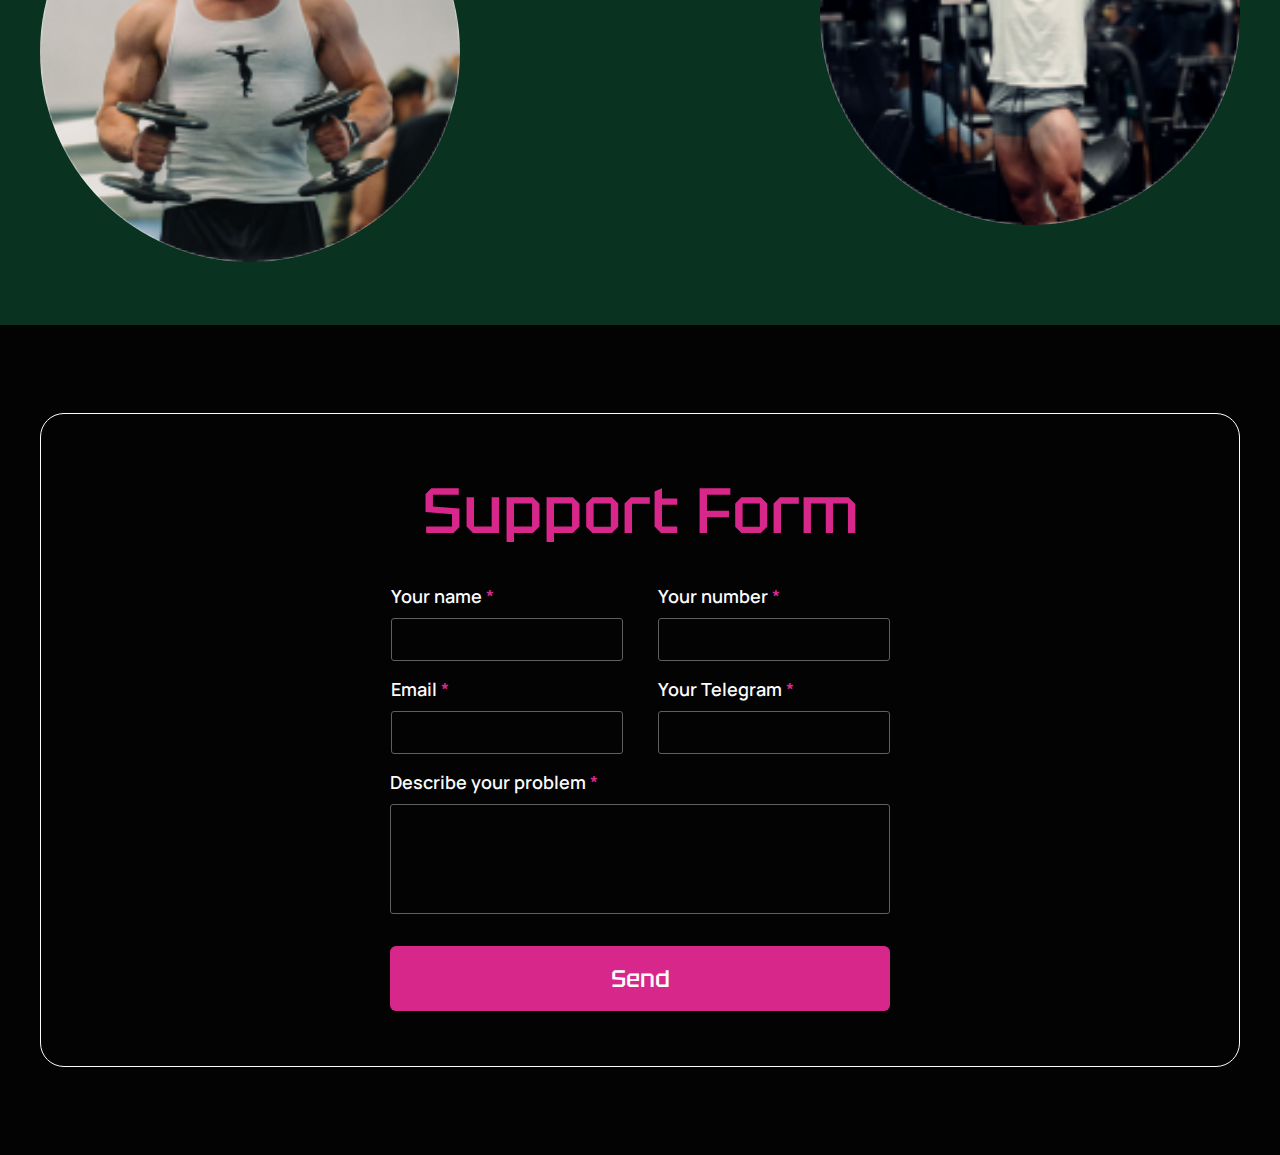
==== commit 70843b51: "add" ====
--- a/app/index.html
+++ b/app/index.html
@@ -180,11 +180,52 @@
             </ul>
 
             <div class="spec-programs-images">
-                <img class="spec-programs-img-1" src="images/spec-programs-1.jpg" alt="" >
-                <img class="spec-programs-img-2" src="images/spec-programs-2.jpg" alt="" >
+                <img class="spec-programs-img-1" src="images/spec-programs-1.jpg" alt="">
+                <img class="spec-programs-img-2" src="images/spec-programs-2.jpg" alt="">
             </div>
         </div>
     </section>
+    <section class="support-form">
+        <div class="container">
+            <div class="support-form-wrap">
+                <h2 class="title-form">Support Form</h2>
+                <form class="contacts-form">
+                    <div class="contacts-form-input-inner">
+                        <div class="contacts-form-wrap">
+                            <label class="contacts-form-label" for="contacts-name">Your name <span>*</span></label>
+                            <input type="text" name="name" required=""
+                                   class="contacts-form-input" id="contacts-name">
+                        </div>
+                        <div class="contacts-form-wrap">
+                            <label class="contacts-form-label" for="contacts-tel">Your number <span>*</span></label>
+                            <input type="tel" name="tel" required=""
+                                   class="contacts-form-input"
+                                   id="contacts-tel">
+                        </div>
+                        <div class="contacts-form-wrap">
+                            <label class="contacts-form-label" for="contacts-email">Email <span>*</span></label>
+                            <input type="email" name="email" required=""
+                                   class="contacts-form-input" id="contacts-email">
+                        </div>
+                        <div class="contacts-form-wrap">
+                            <label class="contacts-form-label" for="contacts-email">Your Telegram <span>*</span></label>
+                            <input type="email" name="email" required=""
+                                   class="contacts-form-input" id="contacts-telegram">
+                        </div>
+                    </div>
+                    <div class="contacts-form-wrap-inner-textarea">
+                        <div class="contacts-form-wrap contacts-form-wrap-text">
+                            <label for="textarea" class="contacts-form-label">Describe your problem <span>*</span>
+                            </label>
+                            <textarea id="textarea" class="contacts-form-textarea contacts-form-input"></textarea>
+                        </div>
+                    </div>
+                    <button class="contacts-form-btn" type="submit">Send</button>
+                </form>
+            </div>
+        </div>
+    </section>
+
 
     <!--    <section class="directions-work">-->
     <!--        <div class="container">-->
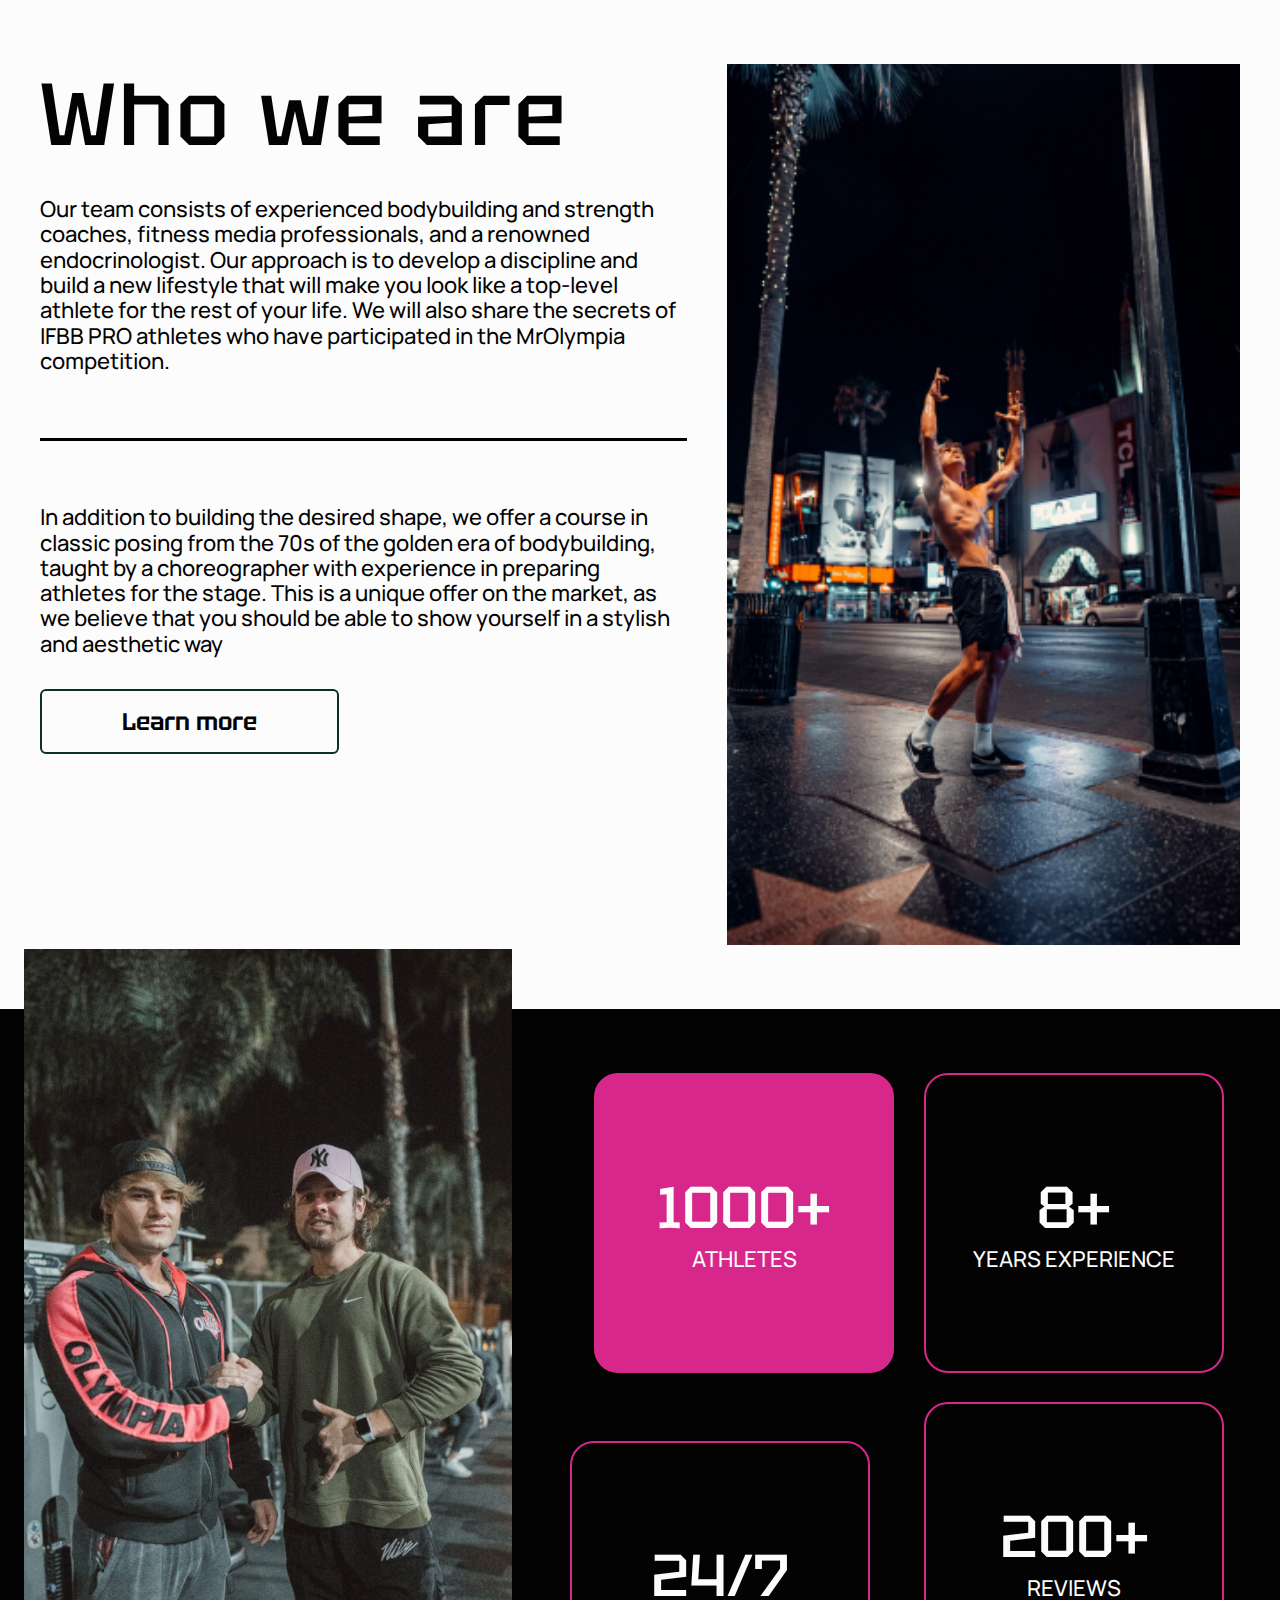
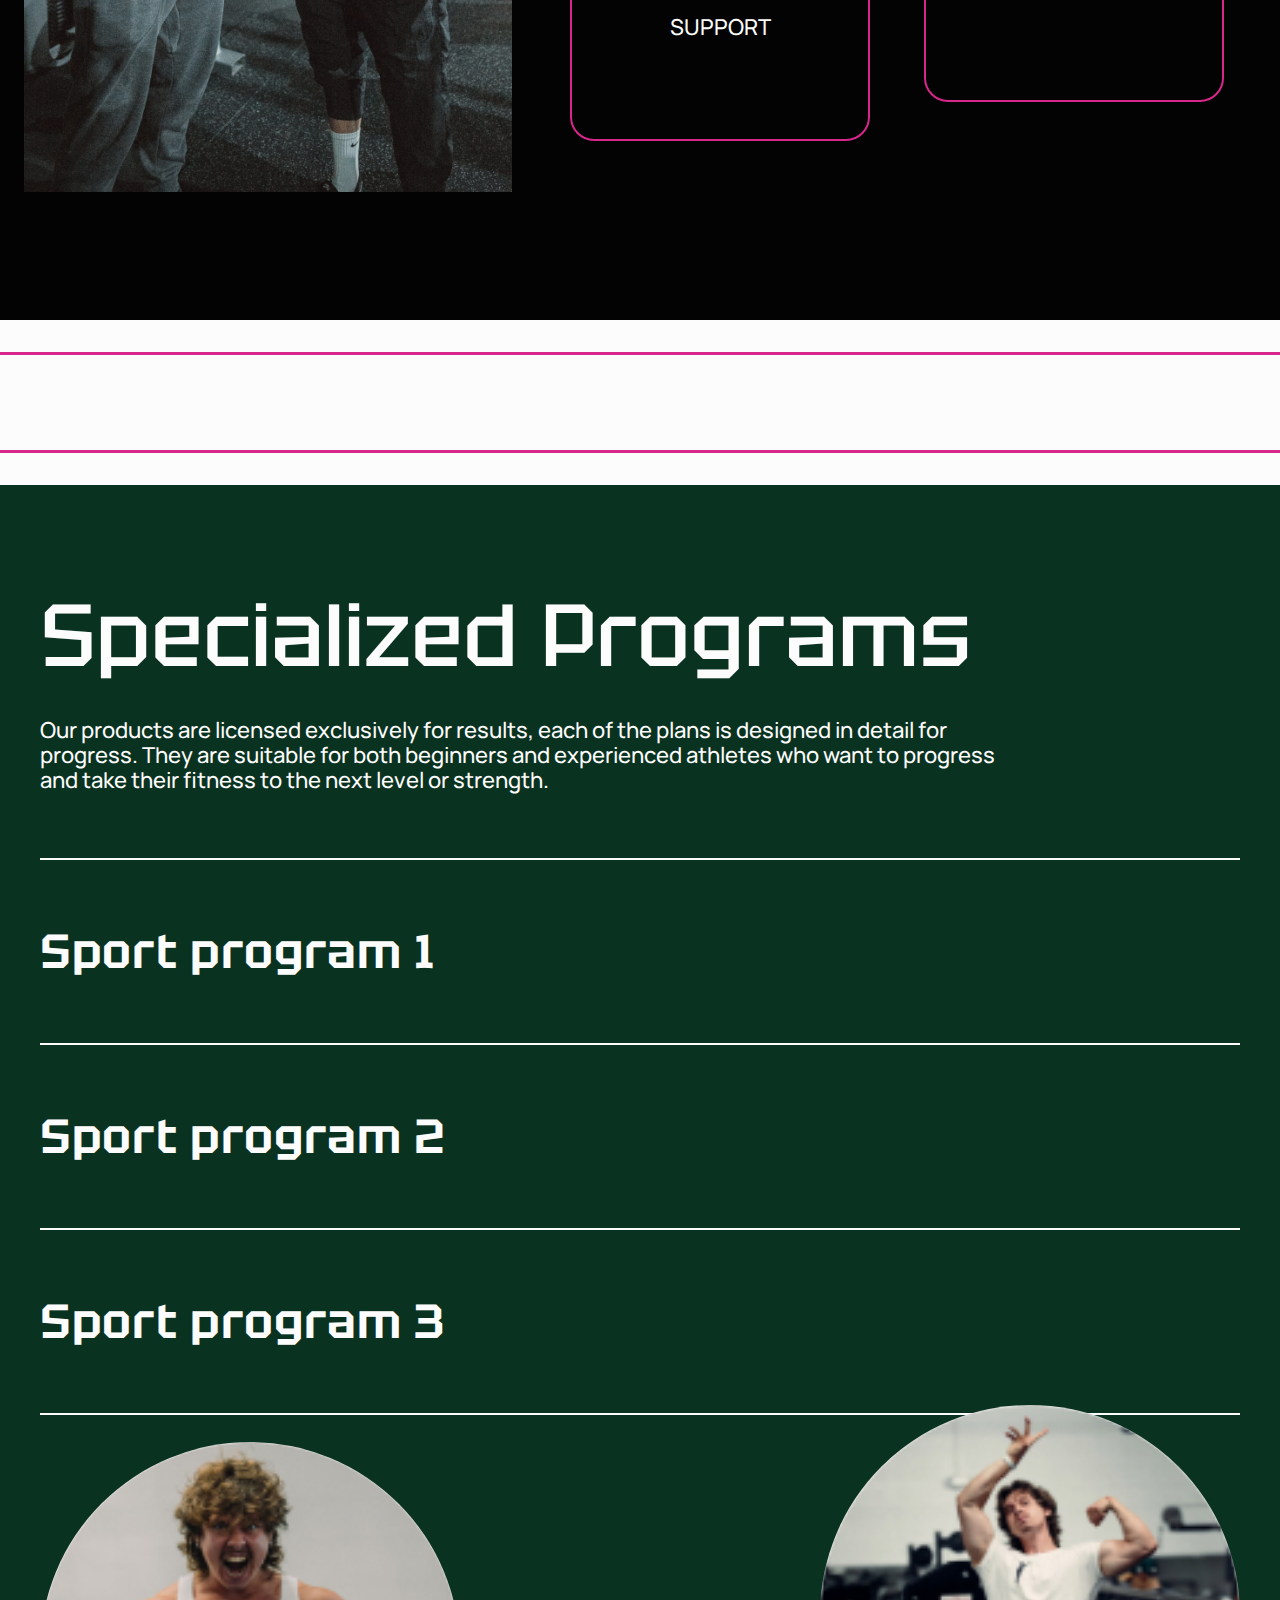
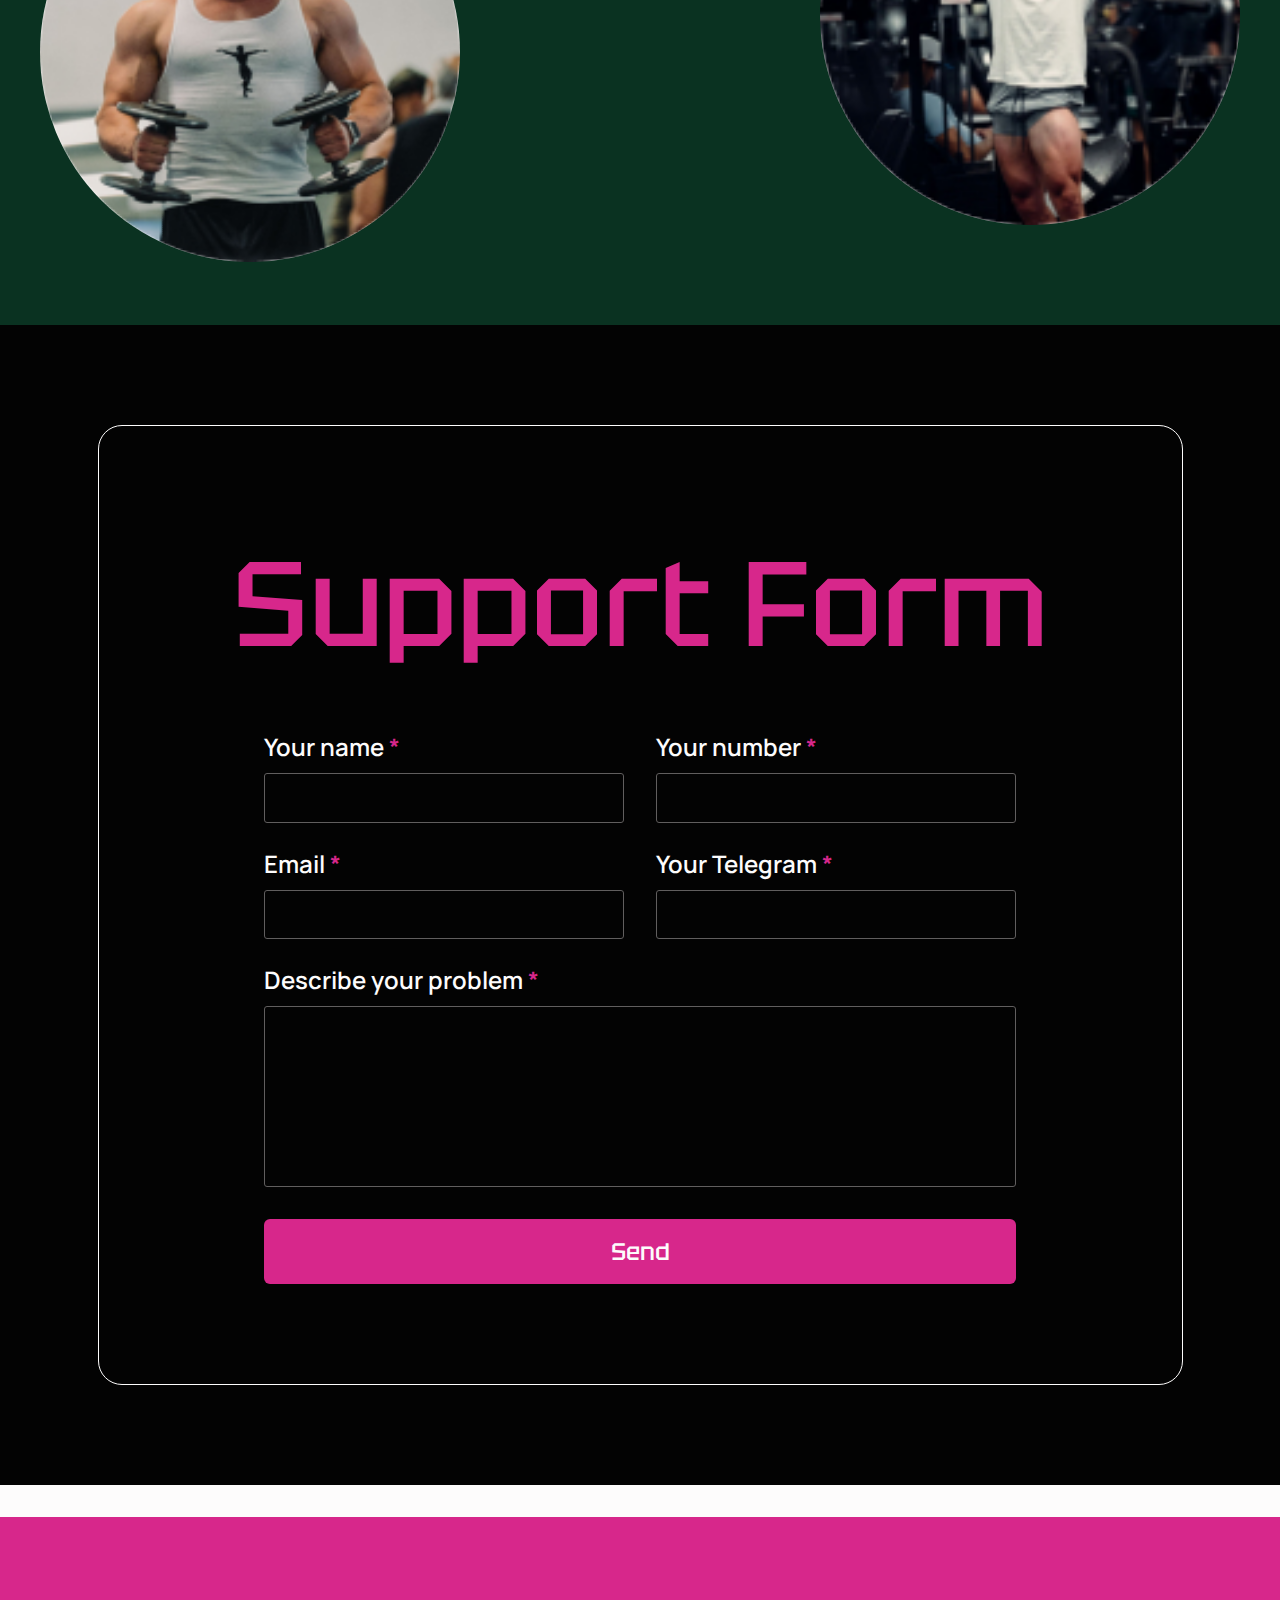
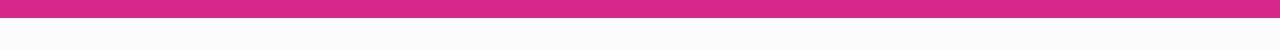
==== commit bf4f5c59: "add" ====
--- a/app/index.html
+++ b/app/index.html
@@ -225,7 +225,12 @@
             </div>
         </div>
     </section>
-
+    <section class="marquee marquee-bottom">
+        <marquee direction="right">•Become 5% • Let’s go, bruh • Become 5% • Let’s go, bruh • Become 5% • Let’s go, bruh
+            • Become 5% •
+            Let’s go, bruh • Become 5% • Let’s go, bruh • Become 5% • Let’s go, bruh •
+        </marquee>
+    </section>
 
     <!--    <section class="directions-work">-->
     <!--        <div class="container">-->
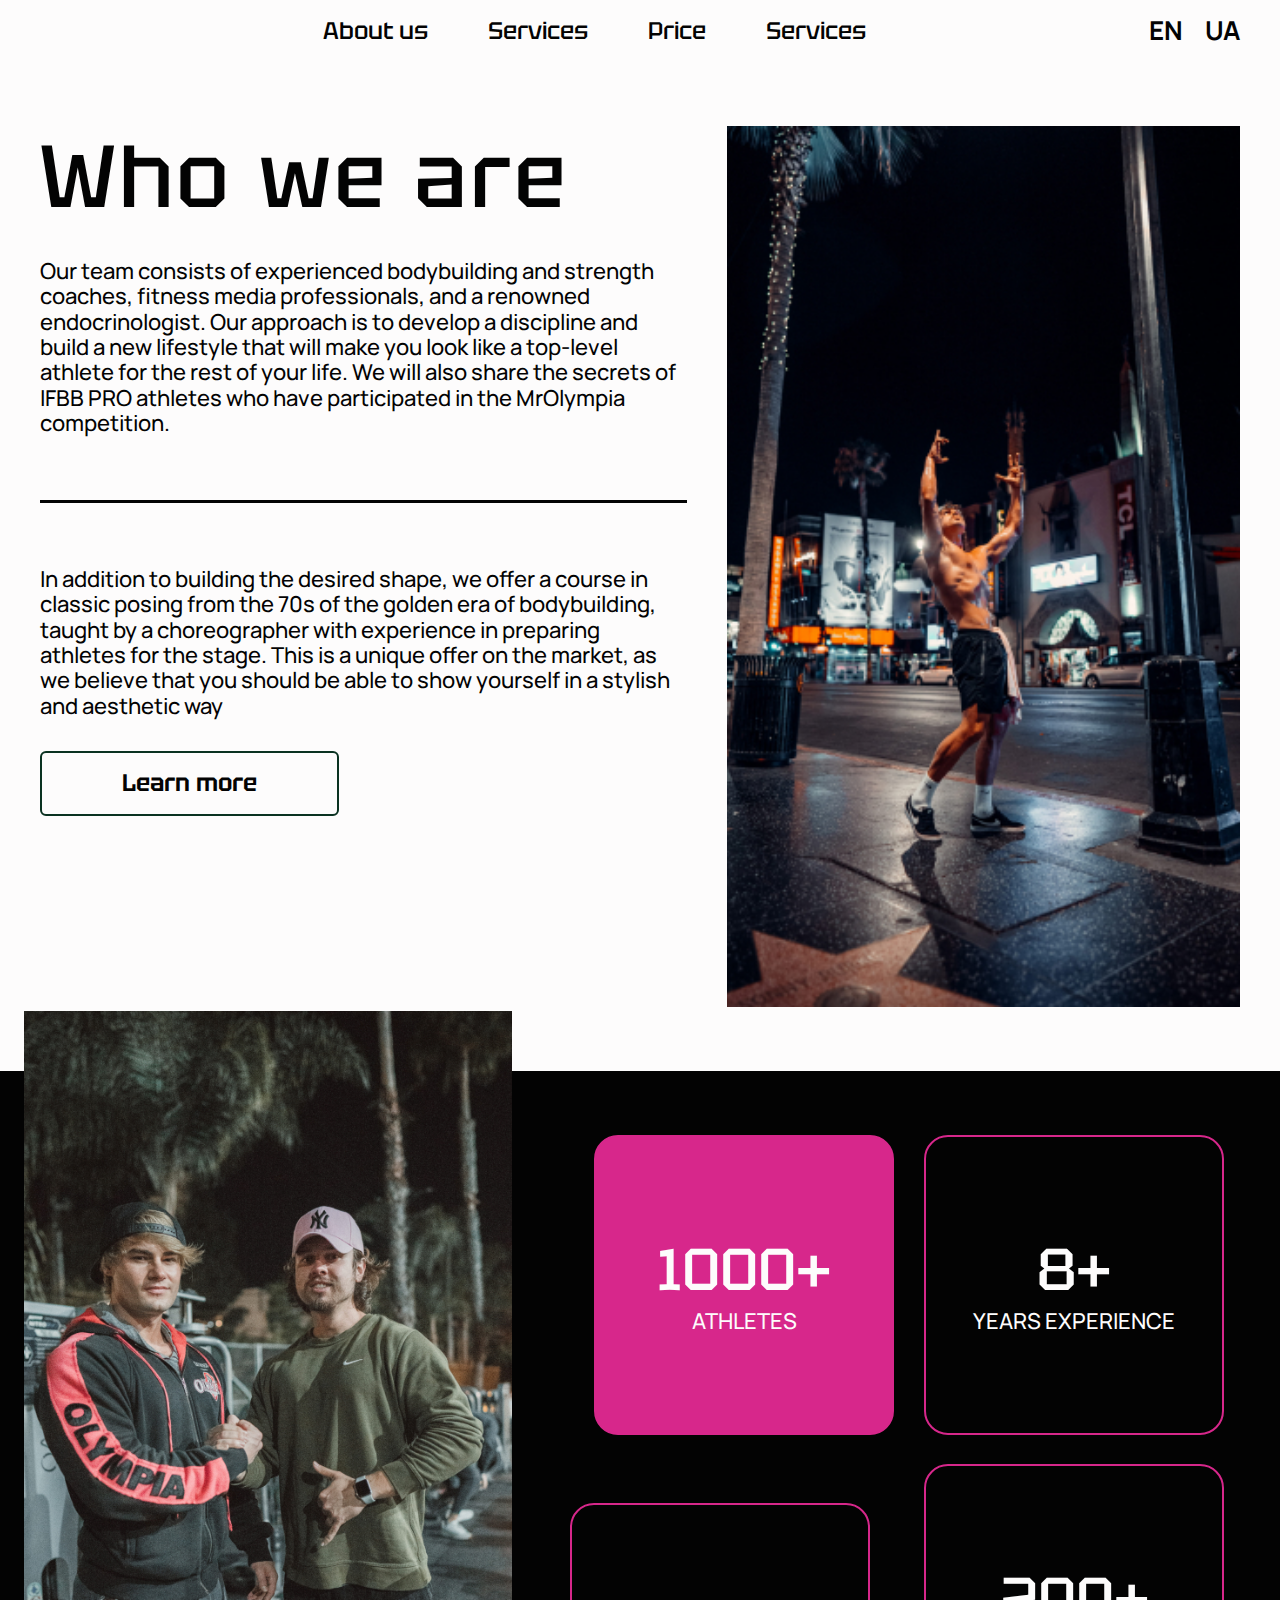
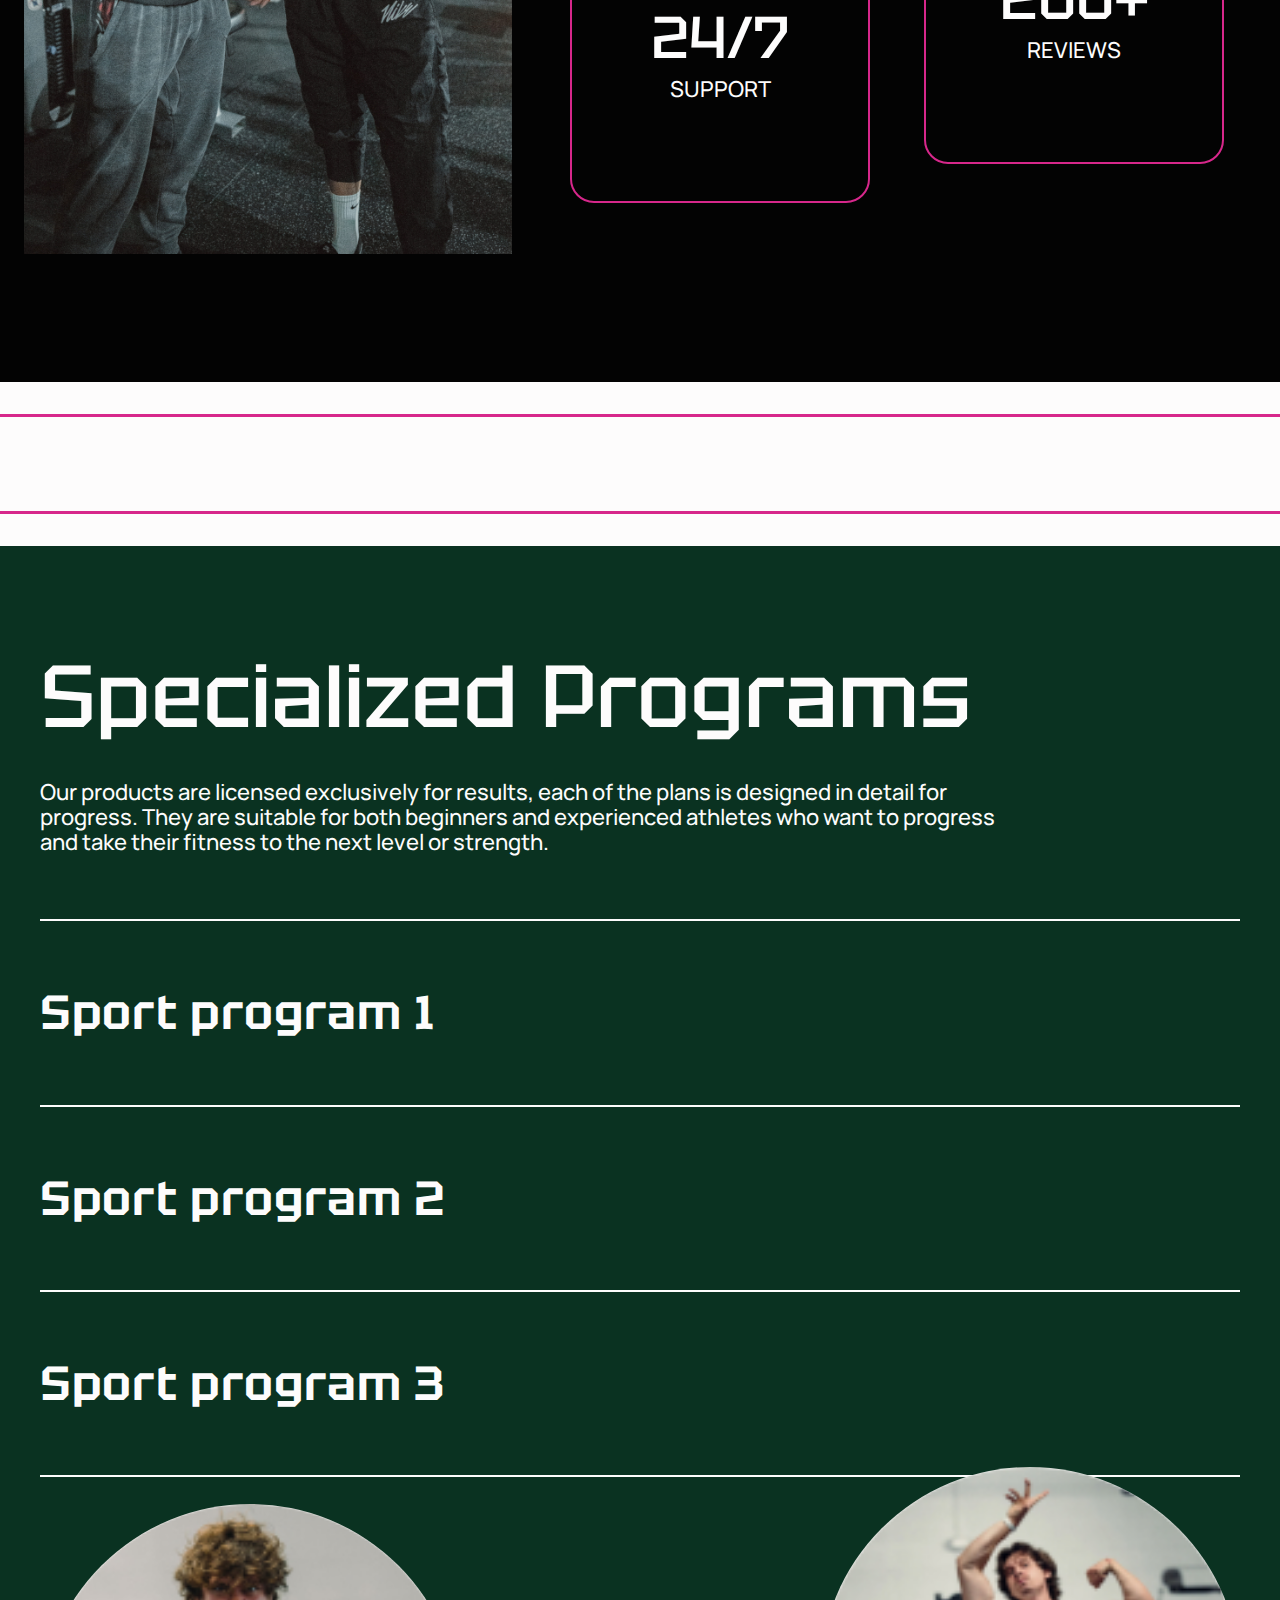
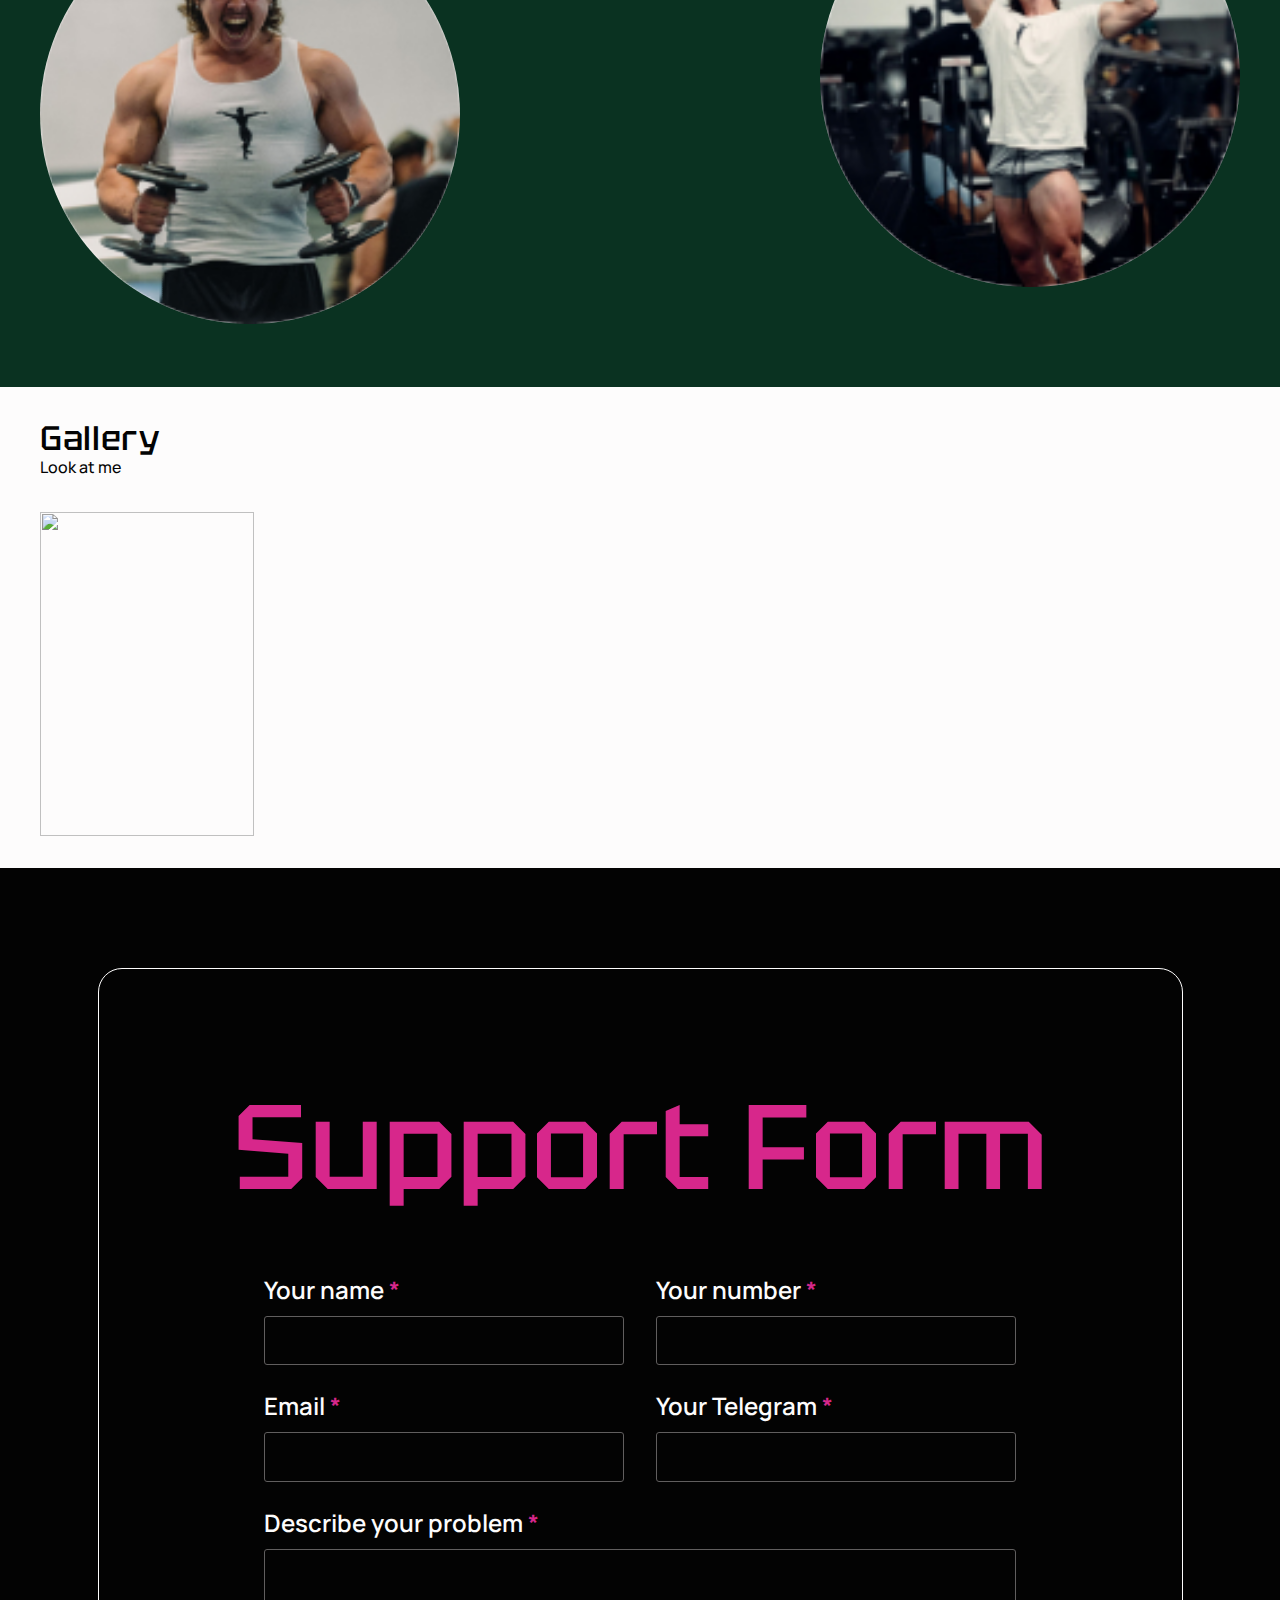
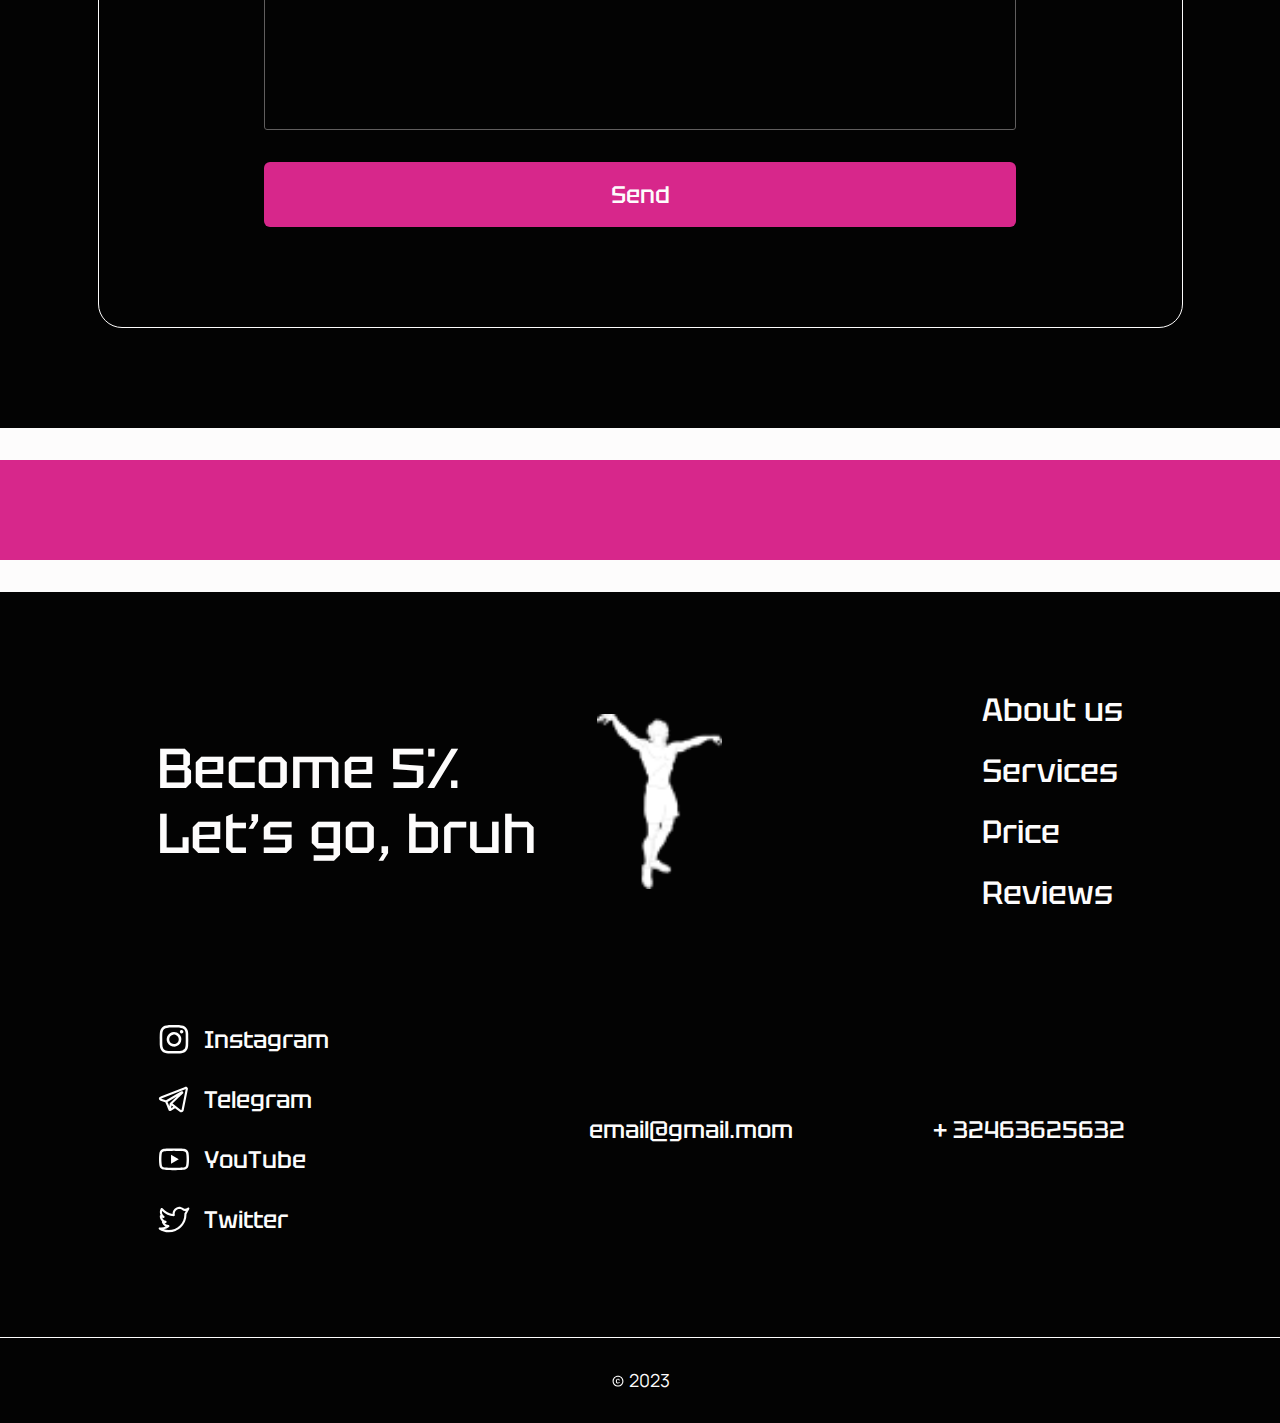
==== commit 8be79629: "add" ====
--- a/app/index.html
+++ b/app/index.html
@@ -16,58 +16,136 @@
     <link rel="stylesheet" href="css/style.min.css">
 </head>
 <body class="body">
-<header></header>
+<header class="header">
+    <div class="container">
+        <div class="header-inner">
+            <a href="" class="header-inner__link-logo">
+                <img src="images/logo_mobile.svg" alt="" class="">
+            </a>
+            <ul class="header-inner__list">
+                <li class="header-inner__list-item"><a href="">About us</a></li>
+                <li class="header-inner__list-item"><a href="">Services</a></li>
+                <li class="header-inner__list-item"><a href="">Price</a></li>
+                <li class="header-inner__list-item"><a href="">Services</a></li>
+            </ul>
+            <div class="header-inner__language">
+                <a href="" class="header-inner__language-en header-language">EN</a>
+                <a href="" class="header-inner__language-ua header-language">UA</a>
+            </div>
+            <button class="header-inner__btn js-open-menu" data-modal-open>
+                <svg xmlns="http://www.w3.org/2000/svg" width="36" height="36" viewBox="0 0 36 36" fill="none">
+                    <path d="M6 9H30M6 18H30M6 27H30" stroke="#070606" stroke-width="2" stroke-linecap="round"
+                          stroke-linejoin="round"/>
+                </svg>
+            </button>
+        </div>
+    </div>
+
+</header>
+<div class="mobile-menu js-menu-container" data-modal>
+    <div class="mobile-menu-container">
+        <div class="mobile-menu-container__header">
+            <a href="" class="header-inner__link-logo">
+                <img src="images/logo_mobile-modal.svg" alt="" class="">
+            </a>
+            <button type="button" class="modal-btn-close js-close-menu" data-modal-close>
+                <svg xmlns="http://www.w3.org/2000/svg" width="36" height="36" viewBox="0 0 36 36" fill="none">
+                    <path d="M6 9L27 27M6 27L27 9" stroke="#FEFEFE" stroke-width="2" stroke-linecap="round" stroke-linejoin="round"/>
+                </svg>
+            </button>
+        </div>
+        <ul class="mobile-menu__list list ">
+            <li class="mobile-menu__item">
+                <a class="mobile-menu__item-link link " href="">About us</a>
+            </li>
+            <li class="mobile-menu__item ">
+                <a class="mobile-menu__item-link link " href="">Services</a>
+            </li>
+            <li class="mobile-menu__item ">
+                <a class="mobile-menu__item-link link " href="">Price</a>
+            </li>
+            <li class="mobile-menu__item ">
+                <a class="mobile-menu__item-link link " href="">Services</a>
+            </li>
+        </ul>
+        <ul class="header-menu-inner-link__list list">
+            <li class="footer-inner-link__list-item"><a class="header-inner-link-menu" href="">
+                <svg class="" width="32" height="32">
+                    <use class="" href="images/icons.svg#icon-instagram"></use>
+                </svg>
+             </a></li>
+            <li class="footer-inner-link__list-item"><a class="header-inner-link-menu" href="">
+                <svg class="" width="32" height="32">
+                    <use class="" href="images/icons.svg#icon-telegram"></use>
+                </svg>
+               </a></li>
+            <li class="footer-inner-link__list-item"><a class="header-inner-link-menu" href="">
+                <svg class="" width="32" height="32">
+                    <use class="" href="images/icons.svg#icon-youtube"></use>
+                </svg>
+                </a></li>
+            <li class="footer-inner-link__list-item"><a class="header-inner-link-menu" href="">
+                <svg class="" width="32" height="32">
+                    <use class="" href="images/icons.svg#icon-twitter"></use>
+                </svg>
+               </a></li>
+        </ul>
+        <div class="header-inner__language">
+            <a href="" class="header-inner__language-en header-language">EN</a>
+            <a href="" class="header-inner__language-ua header-language">UA</a>
+        </div>
+    </div>
+</div>
 <main>
-    <!--    <section class="hero">-->
-    <!--        <div class="container">-->
-    <!--            <div class="hero-inner">-->
-    <!--                <div class="hero-inner__caption">Громадська організація</div>-->
-    <!--                <h1 class="hero-inner__title">«Всеукраїнська організація "Клас"»</h1>-->
-    <!--                <a class="hero-inner__btn button" href="">Підтримати нас</a>-->
-    <!--                <ul class="hero-inner__list">-->
-    <!--                    <li class="hero-inner__list-item hero-inner__list-item-1">-->
-    <!--                        <img src="images/hero-1.jpg" alt=""-->
-    <!--                             class="hero-inner__list-item-img">-->
-    <!--                    </li>-->
-    <!--                    <li class="hero-inner__list-item hero-inner__list-item-2">-->
-    <!--                        <img src="images/hero-2.jpg" alt=""-->
-    <!--                             class="hero-inner__list-item-img">-->
-    <!--                    </li>-->
-    <!--                    <li class="hero-inner__list-item hero-inner__list-item-3">-->
-    <!--                        <img src="images/hero-3.jpg" alt=""-->
-    <!--                             class="hero-inner__list-item-img hero-inner__list-item-img-3">-->
-    <!--                    </li>-->
-    <!--                    <li class="hero-inner__list-item hero-inner__list-item-4">-->
-    <!--                        <img src="images/hero-4.jpg" alt=""-->
-    <!--                             class="hero-inner__list-item-img">-->
-    <!--                    </li>-->
-    <!--                    <li class="hero-inner__list-item hero-inner__list-item-5">-->
-    <!--                        <img src="images/hero-5.jpg" alt=""-->
-    <!--                             class="hero-inner__list-item-img">-->
-    <!--                    </li>-->
-    <!--                </ul>-->
-
-    <!--                <ul class="hero-inner__list-benefits">-->
-    <!--                    <li class="hero-inner__list-benefits-item">-->
-    <!--                        <div class="hero-inner__list-benefits-item-num benefits-item-num-1">40</div>-->
-    <!--                        <span>виконаних проєктів</span></li>-->
-    <!--                    <li class="hero-inner__list-benefits-item">-->
-    <!--                        <div class="hero-inner__list-benefits-item-num benefits-item-num-2">8</div>-->
-    <!--                        <span>проєктів в роботі</span></li>-->
-    <!--                    <li class="hero-inner__list-benefits-item">-->
-    <!--                        <div class="hero-inner__list-benefits-item-num benefits-item-num-3">-->
-    <!--                            <svg class="hero-inner-benefits-icon" width="38px" height="34px">-->
-    <!--                                <use href="images/icons.svg#icon-infinity"></use>-->
-    <!--                            </svg>-->
-    <!--                        </div>-->
-    <!--                        <span>бажання допомагати </span></li>-->
-    <!--                </ul>-->
-    <!--                <p class="hero-inner__descr">Налагодимо порозуміння між дітьми та батьками, подаруємо кожній дитині-->
-    <!--                    гармонійне середовище</p>-->
-
+    <!--        <section class="hero">-->
+    <!--            <div class="container">-->
+    <!--                <div class="hero-inner">-->
+    <!--                    <div class="hero-inner__caption">Громадська організація</div>-->
+    <!--                    <h1 class="hero-inner__title">«Всеукраїнська організація "Клас"»</h1>-->
+    <!--                    <a class="hero-inner__btn button" href="">Підтримати нас</a>-->
+    <!--                    <ul class="hero-inner__list">-->
+    <!--                        <li class="hero-inner__list-item hero-inner__list-item-1">-->
+    <!--                            <img src="images/hero-1.jpg" alt=""-->
+    <!--                                 class="hero-inner__list-item-img">-->
+    <!--                        </li>-->
+    <!--                        <li class="hero-inner__list-item hero-inner__list-item-2">-->
+    <!--                            <img src="images/hero-2.jpg" alt=""-->
+    <!--                                 class="hero-inner__list-item-img">-->
+    <!--                        </li>-->
+    <!--                        <li class="hero-inner__list-item hero-inner__list-item-3">-->
+    <!--                            <img src="images/hero-3.jpg" alt=""-->
+    <!--                                 class="hero-inner__list-item-img hero-inner__list-item-img-3">-->
+    <!--                        </li>-->
+    <!--                        <li class="hero-inner__list-item hero-inner__list-item-4">-->
+    <!--                            <img src="images/hero-4.jpg" alt=""-->
+    <!--                                 class="hero-inner__list-item-img">-->
+    <!--                        </li>-->
+    <!--                        <li class="hero-inner__list-item hero-inner__list-item-5">-->
+    <!--                            <img src="images/hero-5.jpg" alt=""-->
+    <!--                                 class="hero-inner__list-item-img">-->
+    <!--                        </li>-->
+    <!--                    </ul>-->
+
+    <!--                    <ul class="hero-inner__list-benefits">-->
+    <!--                        <li class="hero-inner__list-benefits-item">-->
+    <!--                            <div class="hero-inner__list-benefits-item-num benefits-item-num-1">40</div>-->
+    <!--                            <span>виконаних проєктів</span></li>-->
+    <!--                        <li class="hero-inner__list-benefits-item">-->
+    <!--                            <div class="hero-inner__list-benefits-item-num benefits-item-num-2">8</div>-->
+    <!--                            <span>проєктів в роботі</span></li>-->
+    <!--                        <li class="hero-inner__list-benefits-item">-->
+    <!--                            <div class="hero-inner__list-benefits-item-num benefits-item-num-3">-->
+    <!--                                <svg class="hero-inner-benefits-icon" width="38px" height="34px">-->
+    <!--                                    <use href="images/icons.svg#icon-infinity"></use>-->
+    <!--                                </svg>-->
+    <!--                            </div>-->
+    <!--                            <span>бажання допомагати </span></li>-->
+    <!--                    </ul>-->
+
+
+    <!--                </div>-->
     <!--            </div>-->
-    <!--        </div>-->
-    <!--    </section>-->
+    <!--        </section>-->
     <section class="about-us">
         <div class="container">
             <div class="about-us-inner">
@@ -185,6 +263,35 @@
             </div>
         </div>
     </section>
+    <section class="gallery">
+        <div class="container">
+            <div class="gallery-inner">
+                <h2 class="gallery-inner__title title">Gallery</h2>
+                <p>Look at me</p>
+                <div class="swiper swiper-reviews custom-swiper">
+                    <ul class="gallery-inner__list swiper-wrapper custom-swiper">
+                        <li class="gallery-inner__list-item swiper-slide ">
+                            <img class="gallery-images slider-image" src="images/photo-1.jpg" alt="">
+                        </li>
+                        <li class="gallery-inner__list-item swiper-slide ">
+                            <img class="gallery-images slider-image" src="images/photo-2.jpg" alt="">
+                        </li>
+                        <li class="gallery-inner__list-item swiper-slide ">
+                            <img class="gallery-images slider-image" src="images/photo-3.jpg" alt="">
+                        </li>
+                        <li class="gallery-inner__list-item swiper-slide ">
+                            <img class="gallery-images slider-image" src="images/photo-4.jpg" alt="">
+                        </li>
+                        <li class="gallery-inner__list-item swiper-slide ">
+                            <img class="gallery-images slider-image" src="images/photo-1.jpg" alt="">
+                        </li>
+
+                    </ul>
+                    <div class="swiper-pagination"></div>
+                </div>
+            </div>
+        </div>
+    </section>
     <section class="support-form">
         <div class="container">
             <div class="support-form-wrap">
@@ -231,297 +338,59 @@
             Let’s go, bruh • Become 5% • Let’s go, bruh • Become 5% • Let’s go, bruh •
         </marquee>
     </section>
-
-    <!--    <section class="directions-work">-->
-    <!--        <div class="container">-->
-    <!--            <div class="directions-work-inner">-->
-    <!--                <h2 class="directions-work-inner__title">Напрямки роботи</h2>-->
-    <!--                <div class="directions-work-inner__list ">-->
-    <!--                    <div class="directions-work-inner__list-item">-->
-    <!--                        <div class="directions-work-inner-title">-->
-    <!--                            <svg class="directions-work-inner-icon" width="8px" height="56px">-->
-    <!--                                <use class="directions-work-inner-icon-use" href="images/icons.svg#icon-line-1"></use>-->
-    <!--                            </svg>-->
-    <!--                            <h3 class="directions-work-inner__list-item-title">-->
-    <!--                                Заходи для дітей та молоді-->
-    <!--                            </h3>-->
-    <!--                        </div>-->
-    <!--                        <p class="directions-work-inner__list-item-descr">-->
-    <!--                            Створення сприятливого середовища для навчання та розвитку, надання педагогічної,-->
-    <!--                            психологічної та соціальної підтримки <br>-->
-    <!--                            <br>-->
-    <!--                            Розвиток життєвих та соціальних навичок, а також вмінь встановлювати здорові відносини і-->
-    <!--                            мирно вирішувати конфлікти <br>-->
-    <!--                            <br>-->
-    <!--                            Заохочення активного, безпечного і здорового способу життя <br>-->
-    <!--                            <br>-->
-    <!--                            Сприяння включенню та інтеграція дітей та підлітків у соціум-->
-    <!--                        </p>-->
-
-    <!--                    </div>-->
-    <!--                    <div class="directions-work-inner__list-column">-->
-    <!--                        <div class="directions-work-inner__list-item">-->
-    <!--                            <div class="directions-work-inner-title">-->
-    <!--                                <svg class="directions-work-inner-icon" width="8px" height="56px">-->
-    <!--                                    <use class="directions-work-inner-icon-use"-->
-    <!--                                         href="images/icons.svg#icon-line-2"></use>-->
-    <!--                                </svg>-->
-    <!--                                <h3 class="directions-work-inner__list-item-title">-->
-    <!--                                    Заходи для сімей-->
-    <!--                                </h3>-->
-    <!--                            </div>-->
-    <!--                            <p class="directions-work-inner__list-item-descr">-->
-    <!--                                Зміцнення компетенцій сімей<br>-->
-    <!--                                <br>-->
-    <!--                                Сприяння навчанню сімей і здатності до виховання дітей-->
-    <!--                            </p>-->
-    <!--                        </div>-->
-    <!--                        <div class="directions-work-inner__list-item">-->
-    <!--                            <div class="directions-work-inner-title">-->
-    <!--                                <svg class="directions-work-inner-icon" width="8px" height="56px">-->
-    <!--                                    <use class="directions-work-inner-icon-use"-->
-    <!--                                         href="images/icons.svg#icon-line-3"></use>-->
-    <!--                                </svg>-->
-    <!--                                <h3 class="directions-work-inner__list-item-title">-->
-    <!--                                    Підвищення нашої якості роботи-->
-    <!--                                </h3>-->
-    <!--                            </div>-->
-    <!--                            <p class="directions-work-inner__list-item-descr">-->
-    <!--                                Професійний розвиток співробітників<br>-->
-    <!--                                <br>-->
-    <!--                                Створення середовища для розкриття потенціалу глобальності і позитивності мислення-->
-    <!--                            </p>-->
-    <!--                        </div>-->
-    <!--                    </div>-->
-    <!--                </div>-->
-    <!--            </div>-->
-    <!--        </div>-->
-    <!--    </section>-->
-    <!--    <section class="news">-->
-    <!--        <div class="container">-->
-    <!--            <div class="news__inner">-->
-    <!--                <h2 class="news__inner-title">Новини <a href=""-->
-    <!--                                                        class="news__inner-btn-top about-us-inner__btn news__inner-item-bottom-btn">-->
-    <!--                    Усі новини-->
-    <!--                    <svg class="about-us-inner-icon" width="24px" height="24px">-->
-    <!--                        <use class="about-us-inner-icon-use" href="images/icons.svg#icon-arrow_down"></use>-->
-    <!--                    </svg>-->
-    <!--                </a></h2>-->
-    <!--                <ul class="news__inner-list">-->
-    <!--                    <li class="news__inner-list-item">-->
-    <!--                        <img class="news__inner-list-item-img" src="images/news-img-1.jpg" alt="">-->
-    <!--                        <div class="news__inner-item-bottom">-->
-    <!--                            <div class="news__inner-item-bottom-date">24.06.23</div>-->
-    <!--                            <a href="" class="about-us-inner__btn news__inner-item-bottom-btn">-->
-    <!--                                Читати більше-->
-    <!--                                <svg class="about-us-inner-icon" width="24px" height="24px">-->
-    <!--                                    <use class="about-us-inner-icon-use" href="images/icons.svg#icon-arrow_down"></use>-->
-    <!--                                </svg>-->
-    <!--                            </a>-->
-    <!--                        </div>-->
-
-    <!--                        <h3 class="news__inner-list-item-title">Ігротека для дітей з інвалідністю та робота з-->
-    <!--                            батьками</h3>-->
-    <!--                        <p class="news__inner-list-item-descr">Від початку повномасштабного вторгнення компанія “Имя”-->
-    <!--                            надала допомогу на суму... </p>-->
-
-
-    <!--                    </li>-->
-    <!--                    <li class="news__inner-list-item">-->
-    <!--                        <img class="news__inner-list-item-img" src="images/news-img-2.jpg" alt="">-->
-    <!--                        <h3 class="news__inner-list-item-title">Розпочався курс «Батьківство в радість»</h3>-->
-    <!--                        <p class="news__inner-list-item-descr">14 червня в Пирятинській громаді відбулося перше заняття-->
-    <!--                            тренінгового курсу для набуття батьківських навичок "Батьківство в радість".</p>-->
-
-    <!--                        <div class="news__inner-item-bottom">-->
-    <!--                            <div class="news__inner-item-bottom-date">15.06.23</div>-->
-    <!--                            <a href="" class="about-us-inner__btn news__inner-item-bottom-btn">-->
-    <!--                                Читати більше-->
-    <!--                                <svg class="about-us-inner-icon" width="24px" height="24px">-->
-    <!--                                    <use class="about-us-inner-icon-use" href="images/icons.svg#icon-arrow_down"></use>-->
-    <!--                                </svg>-->
-    <!--                            </a>-->
-    <!--                        </div>-->
-    <!--                    </li>-->
-    <!--                    <li class="news__inner-list-item">-->
-    <!--                        <img class="news__inner-list-item-img" src="images/news-img-3.jpg" alt="">-->
-    <!--                        <h3 class="news__inner-list-item-title">ЛІТО - пора канікул, відпочинку, радості, позитивних-->
-    <!--                            емоцій!</h3>-->
-    <!--                        <p class="news__inner-list-item-descr">Працювали для дітей та з дітьми сьогодні працівники, які-->
-    <!--                            провели заняття з елементами TEAM UP. У відповідь учні Пирятинського ліцею №2 та діти-->
-    <!--                            Вишневецької школи осяяли своїми усмішками цей похмурий день.</p>-->
-
-    <!--                        <div class="news__inner-item-bottom">-->
-    <!--                            <div class="news__inner-item-bottom-date">12.06.23</div>-->
-    <!--                            <a href="" class="about-us-inner__btn news__inner-item-bottom-btn">-->
-    <!--                                Читати більше-->
-    <!--                                <svg class="about-us-inner-icon" width="24px" height="24px">-->
-    <!--                                    <use class="about-us-inner-icon-use" href="images/icons.svg#icon-arrow_down"></use>-->
-    <!--                                </svg>-->
-    <!--                            </a>-->
-    <!--                        </div>-->
-    <!--                    </li>-->
-    <!--                </ul>-->
-    <!--                <a href="" class="news__inner-btn button">Усі новини</a>-->
-    <!--            </div>-->
-    <!--        </div>-->
-    <!--    </section>-->
-    <!--    <section class="our-partners">-->
-    <!--        <div class="container">-->
-    <!--            <div class="our-partners__inner">-->
-    <!--                <h2 class="our-partners__inner-title">Наші партнери</h2>-->
-    <!--                <ul class="our-partners__inner-list scrolling-list">-->
-    <!--                    <li class="our-partners__inner-list-item">-->
-    <!--                        <img src="images/our-partners-1.png" alt="" class="our-partners__inner-list-item-img">-->
-    <!--                    </li>-->
-    <!--                    <li class="our-partners__inner-list-item">-->
-    <!--                        <img src="images/our-partners-2.jpg" alt="" class="our-partners__inner-list-item-img">-->
-    <!--                    </li>-->
-    <!--                    <li class="our-partners__inner-list-item">-->
-    <!--                        <img src="images/our-partners-3.jpg" alt="" class="our-partners__inner-list-item-img">-->
-    <!--                    </li>-->
-    <!--                    <li class="our-partners__inner-list-item">-->
-    <!--                        <img src="images/our-partners-4.svg" alt="" class="our-partners__inner-list-item-img">-->
-    <!--                    </li>-->
-    <!--                    <li class="our-partners__inner-list-item">-->
-    <!--                        <img src="images/our-partners-5.svg" alt="" class="our-partners__inner-list-item-img">-->
-    <!--                    </li>-->
-
-    <!--                </ul>-->
-    <!--            </div>-->
-    <!--        </div>-->
-    <!--    </section>-->
-    <!--    <section class="about-partnerships">-->
-    <!--        <div class="container">-->
-    <!--            <div class="about-partnerships__inner">-->
-    <!--                <h2 class="about-partnerships__inner-title">Про важливість партнерства</h2>-->
-    <!--                <div class="about-partnerships__inner-wrap">-->
-    <!--                    <img src="images/about-partnerships-img.jpg" alt="" class="about-partnerships__inner-img">-->
-    <!--                    <div>-->
-    <!--                        <p class="about-partnerships__inner-descr">Стати нашим партнером - це не тільки високоякісна-->
-    <!--                            благодійна ініціатива, але й шлях до справжньої зміни у житті дітей та молоді, які-->
-    <!--                            стикаються з-->
-    <!--                            труднощами. Ваша підтримка допоможе нам забезпечити дітей з малозабезпечених сімей-->
-    <!--                            необхідними-->
-    <!--                            навчальними матеріалами, канцелярськими товарами та екіпіруванням, що стане кроком до-->
-    <!--                            забезпечення рівних можливостей для їх освіти.<br>-->
-    <!--                            <br>-->
-    <!--                            Організація також зосереджується на підтримці дітей з особливими потребами, надаючи їм-->
-    <!--                            необхідні-->
-    <!--                            ресурси та підтримку для їх навчання та саморозвитку. Ваш внесок допоможе нам забезпечити-->
-    <!--                            доступ-->
-    <!--                            до спеціальних навчальних програм, технологій та медичного обладнання, що значно полегшить-->
-    <!--                            їхню-->
-    <!--                            освітню траєкторію та розвиток.<br>-->
-    <!--                            <br>-->
-    <!--                            Разом ми зможемо змінити майбутнє дітей та молоді, відкриваючи перед ними нові можливості та-->
-    <!--                            надаючи підтримку в їхньому освітньому шляху.</p>-->
-    <!--                        <a class="about-partnerships__inner-btn button" href="">Стати партнером</a></div>-->
-    <!--                </div>-->
-    <!--            </div>-->
-    <!--        </div>-->
-    <!--    </section>-->
-    <!--    <section class="contacts">-->
-    <!--        <div class="container">-->
-    <!--            <div class="contacts__inner">-->
-    <!--                <div class="container">-->
-    <!--                    <div class="contacts__inner">-->
-    <!--                        <div class="contacts__inner-right">-->
-    <!--                            <h2 class="contacts__inner-title">Маєте питання?</h2>-->
-    <!--                            <h4 class="contacts__inner-descr">Залишіть ваші контактні дані та ми з Вами зв’яжемося!</h4>-->
-    <!--                            <form class="contacts-form">-->
-    <!--                                <div class="contacts-form-wrap">-->
-    <!--                                    <label class="contacts-form-label" for="contacts-name">Ім’я</label>-->
-    <!--                                    <input type="text" name="name" placeholder="|Введіть Ім’я" required=""-->
-    <!--                                           class="contacts-form-input" id="contacts-name">-->
-    <!--                                </div>-->
-    <!--                                <div class="contacts-form-wrap">-->
-    <!--                                    <label class="contacts-form-label" for="contacts-tel">Телефон</label>-->
-    <!--                                    <input type="tel" name="tel" placeholder="+380|" required=""-->
-    <!--                                           class="contacts-form-input"-->
-    <!--                                           id="contacts-tel">-->
-    <!--                                </div>-->
-    <!--                                <div class="contacts-form-wrap">-->
-    <!--                                    <label class="contacts-form-label" for="contacts-email">E-mail</label>-->
-    <!--                                    <input type="email" name="email" placeholder="|Введіть E-mail" required=""-->
-    <!--                                           class="contacts-form-input" id="contacts-email">-->
-    <!--                                </div>-->
-    <!--                                <div class="contacts-form-wrap">-->
-    <!--                                    <label for="textarea"> </label>-->
-    <!--                                    <textarea id="textarea" class="contacts-form-textarea"-->
-    <!--                                              placeholder="|Напишіть Ваше питання"></textarea>-->
-    <!--                                </div>-->
-
-    <!--                                <div class="contacts-form-privacy-policy">-->
-    <!--                                    <label class="contacts-form-privacy-policy-label">-->
-    <!--                                        <input type="checkbox" name="user-policy" class="contacts-form-checkbox">-->
-
-    <!--                                        <span class="contacts-form-privacy-policy-icon"></span></label>-->
-    <!--                                    Я згоден(на) з політикою конфіденційності-->
-    <!--                                </div>-->
-    <!--                                <button class="contacts-form-btn" type="submit">Відправити</button>-->
-    <!--                            </form>-->
-    <!--                        </div>-->
-    <!--                        <div class="contacts__inner-left">-->
-    <!--                            <h2 class="contacts__inner-title">Контакти </h2>-->
-    <!--                            <h4 class="contacts__inner-descr">Громадська організація «Всеукраїнська організація-->
-    <!--                                "Клас"»</h4>-->
-    <!--                            <ul class="contacts__inner-list">-->
-    <!--                                <li class="contacts__inner-list-item">-->
-    <!--                                    <a href="" class="contacts__inner-list-item-link">-->
-    <!--                                        <svg class="contacts__inner-list-item-link-icon" width="24px" height="24px">-->
-    <!--                                            <use class="about-us-inner-icon-use"-->
-    <!--                                                 href="images/icons.svg#icon-gmail"></use>-->
-    <!--                                        </svg>-->
-    <!--                                        govgoklas@gmail.com-->
-    <!--                                    </a>-->
-    <!--                                </li>-->
-    <!--                                <li class="contacts__inner-list-item">-->
-    <!--                                    <a href="" class="contacts__inner-list-item-link">-->
-    <!--                                        <svg class="contacts__inner-list-item-link-icon" width="24px" height="24px">-->
-    <!--                                            <use class="about-us-inner-icon-use"-->
-    <!--                                                 href="images/icons.svg#icon-phone"></use>-->
-    <!--                                        </svg>-->
-    <!--                                        +38 066 596 82 47-->
-    <!--                                    </a>-->
-    <!--                                </li>-->
-    <!--                                <li class="contacts__inner-list-item">-->
-    <!--                                    <a href="" class="contacts__inner-list-item-link">-->
-    <!--                                        <svg class="contacts__inner-list-item-link-icon" width="24px" height="24px">-->
-    <!--                                            <use class="about-us-inner-icon-use"-->
-    <!--                                                 href="images/icons.svg#icon-whatsapp"></use>-->
-    <!--                                        </svg>-->
-    <!--                                        +38 066 596 82 47-->
-    <!--                                    </a>-->
-    <!--                                </li>-->
-    <!--                                <li class="contacts__inner-list-item">-->
-    <!--                                    <a href="" class="contacts__inner-list-item-link">-->
-    <!--                                        <svg class="contacts__inner-list-item-link-icon" width="24px" height="24px">-->
-    <!--                                            <use class="about-us-inner-icon-use"-->
-    <!--                                                 href="images/icons.svg#icon-facebook"></use>-->
-    <!--                                        </svg>-->
-    <!--                                        Facebook-->
-    <!--                                    </a>-->
-    <!--                                </li>-->
-    <!--                                <li class="contacts__inner-list-item">-->
-    <!--                                    <a href="" class="contacts__inner-list-item-link">-->
-    <!--                                        <svg class="contacts__inner-list-item-link-icon" width="24px" height="24px">-->
-    <!--                                            <use class="about-us-inner-icon-use"-->
-    <!--                                                 href="images/icons.svg#icon-youtube"></use>-->
-    <!--                                        </svg>-->
-    <!--                                        YouTube-->
-    <!--                                    </a>-->
-    <!--                                </li>-->
-    <!--                            </ul>-->
-    <!--                        </div>-->
-    <!--                    </div>-->
-    <!--                </div>-->
-    <!--            </div>-->
-    <!--        </div>-->
-    <!--    </section>-->
 </main>
-<footer></footer>
+<footer class="footer">
+    <div class="container">
+        <div class="footer-inner">
+            <div class="footer-inner__logo"><span>Become 5%
+                Let’s go, bruh</span>
+                <img src="images/logo.png" alt="">
+            </div>
+            <ul class="footer-inner-menu__list list">
+                <li class="footer-inner-menu__list-item"><a href="">About us</a></li>
+                <li class="footer-inner-menu__list-item"><a href="">Services</a></li>
+                <li class="footer-inner-menu__list-item"><a href="">Price</a></li>
+                <li class="footer-inner-menu__list-item"><a href="">Reviews</a></li>
+            </ul>
+            <ul class="footer-inner-link__list list">
+                <li class="footer-inner-link__list-item"><a class="footer-inner-link-menu" href="">
+                    <svg class="" width="14" height="14">
+                        <use class="" href="images/icons.svg#icon-instagram"></use>
+                    </svg>
+                    Instagram</a></li>
+                <li class="footer-inner-link__list-item"><a class="footer-inner-link-menu" href="">
+                    <svg class="" width="14" height="14">
+                        <use class="" href="images/icons.svg#icon-telegram"></use>
+                    </svg>
+                    Telegram</a></li>
+                <li class="footer-inner-link__list-item"><a class="footer-inner-link-menu" href="">
+                    <svg class="" width="14" height="14">
+                        <use class="" href="images/icons.svg#icon-youtube"></use>
+                    </svg>
+                    YouTube</a></li>
+                <li class="footer-inner-link__list-item"><a class="footer-inner-link-menu" href="">
+                    <svg class="" width="14" height="14">
+                        <use class="" href="images/icons.svg#icon-twitter"></use>
+                    </svg>
+                    Twitter</a></li>
+            </ul>
+            <ul class="footer-inner-link__list list-link list">
+                <li class="footer-inner-link__list-item"><a href="mailto:email@gmail.mom">email@gmail.mom</a></li>
+                <li class="footer-inner-link__list-item"><a href="tel:+ 32463625632">+ 32463625632</a></li>
+            </ul>
+        </div>
+    </div>
+    <div class="footer-inner__bottom">
+        <svg class="" width="14" height="14">
+            <use class="" href="images/icons.svg#icon-copyright"></use>
+        </svg>
+        2023
+    </div>
+</footer>
 
 <script src="js/main.js"></script>
+<script type="module" src="js/slider.js"></script>
+<link rel="stylesheet" href="https://cdn.jsdelivr.net/npm/swiper@10/swiper-bundle.min.css"/>
+<script src="https://cdn.jsdelivr.net/npm/swiper@10/swiper-bundle.min.js"></script>
 </body>
 </html>